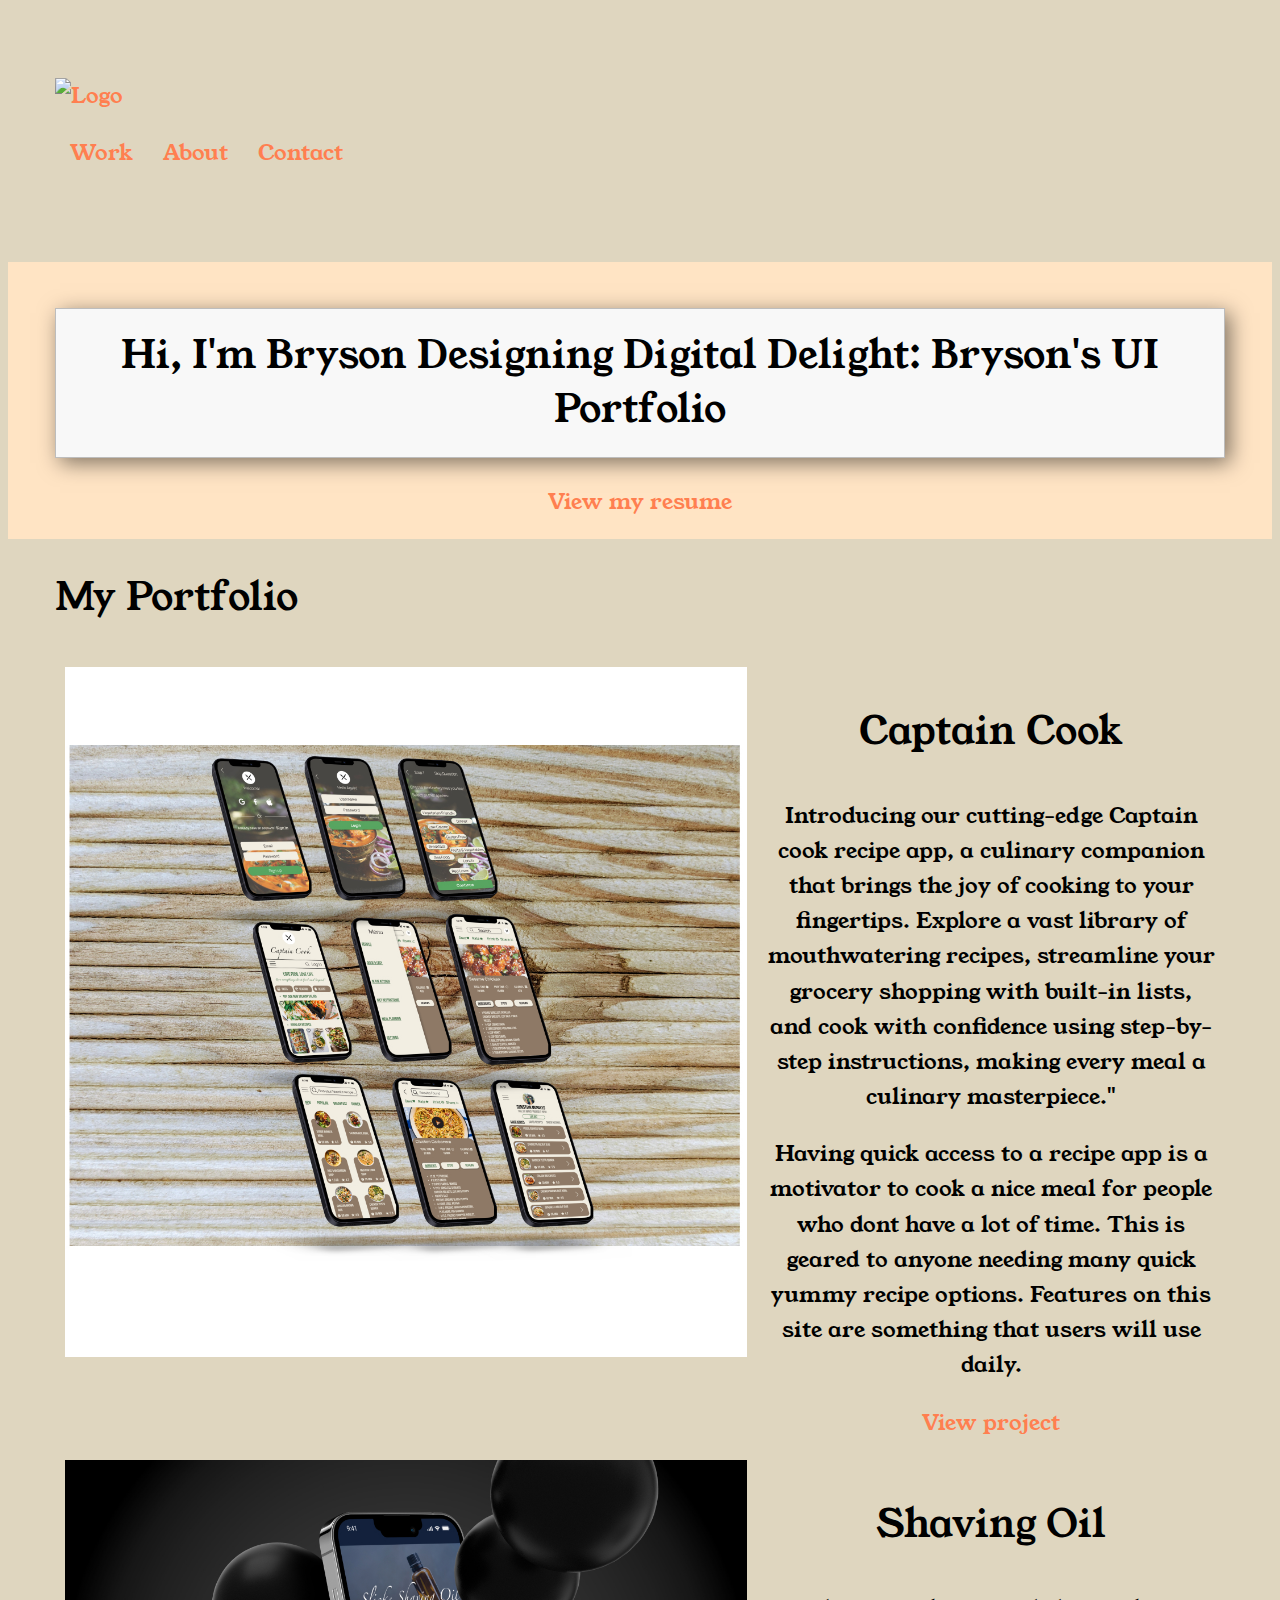
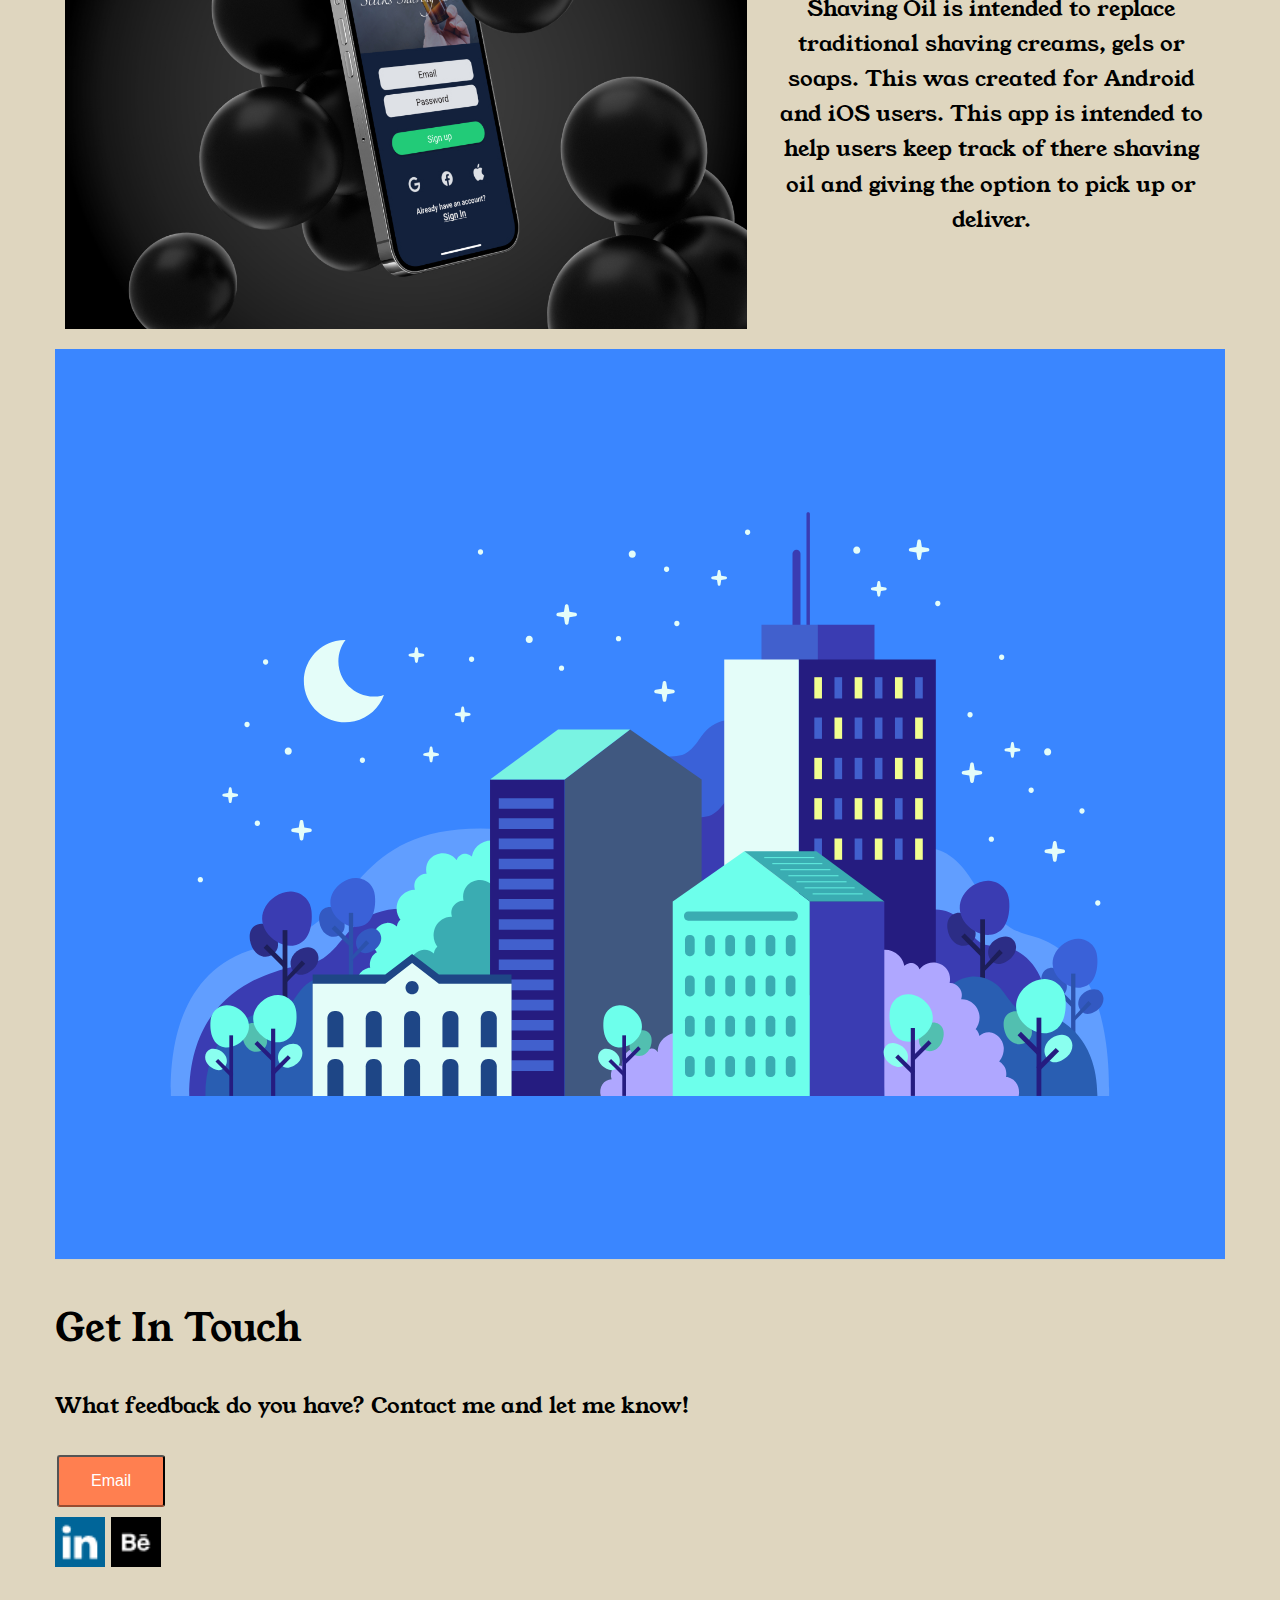
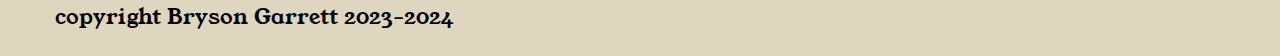
==== index.html @ 41a2fead "Additional changes" ====
<!DOCTYPE html>
<html lang="en">
<head>
    <title>Uploading Digital Experiences</title>
    <meta charset="UTF-8">
    <meta name="description"
        content="Welcome to our UI/UX design website! Explore our portfolio of user-centric designs, usability expertise, and innovative solutions for exceptional digital experiences.">
    <meta name="Author" content="Bryson Garrett">
    <meta name="viewport" content="width=device-width, initial-scale=1">
    <link rel="stylesheet" type="text/css" href="css/styles.css">
    <link rel="preconnect" href="https://fonts.googleapis.com">
    <link rel="preconnect" href="https://fonts.gstatic.com" crossorigin>
    <link href="https://fonts.googleapis.com/css2?family=Young+Serif&display=swap" rel="stylesheet">
    <script src="https://code.jquery.com/jquery-3.7.1.min.js"
        integrity="sha256-/JqT3SQfawRcv/BIHPThkBvs0OEvtFFmqPF/lYI/Cxo=" crossorigin="anonymous"></script>
    <script src="https://kit.fontawesome.com/c09b59bdc3.js"
        crossorigin="anonymous"></script>

</head>

<body>
    <header>
        <div class="container">
            <div class="navtoggle" id="myNavtoggle">
                <a href="#"> <img id="logo" src="https://via.placeholder.com/150x50?text=Logo" alt="Logo"> </a>
                <nav>
                    <ul class="navigation">
                        <li>
                            <a href="index.html">Work</a>
                        </li>
                        <li>
                            <a href="about.html">About</a>
                        </li>
                        <li>
                            <a href="#contact-section">Contact</a>
                        </li>
                        <li>
                            <a href="javascript:void(0);" class="icon" onclick="menuToggle()">
                                <i class="fas fa-bars"></i>
                            </a>
                        </li>
                    </ul>
                </nav>
            </div>
        </div>
    </header>
    <main>
        <div>
            <div id="hero">
                <div class="container">
                    <h1>
                        Hi, I'm Bryson
                        <span>
                            Designing Digital Delight: Bryson's UI Portfolio
                        </span>
                    </h1>
                </div>
                <a href="files/bryson-garrett-resume.pdf">View my resume</a>
            </div>
            <div>
                <div class="hero">
                    <div class="container">
                        <h2>My Portfolio</h2>
                        <div class="row">
                            <div class="col-md-6 col-lg-7">
                                <picture>
                                    <source srcset="img/captaincook-image-small-1.jpg" media="(max-width:600px)">
                                    <img src="img/captaincook-image-large-1.jpg" alt="The cover image for a shaving oil
                                    bottle app for men called Slicks Shaving Oil">
                                </picture>
                            </div>
                            <div class="col-md-6 col-lg-5">
                                <h3>Captain Cook</h3>
                                <p>
                                    Introducing our cutting-edge Captain cook recipe app,
                                    a culinary companion that brings the joy of cooking to your fingertips.
                                    Explore a vast library of mouthwatering recipes, streamline your grocery
                                    shopping with built-in lists, and cook with confidence using step-by-step
                                    instructions,
                                    making every meal a culinary masterpiece."
                                </p>
                                <p>
                                    Having quick access to a recipe app is a motivator to cook a nice meal for people
                                    who
                                    dont have a lot of time.
                                    This is geared to anyone needing many quick yummy recipe options.
                                    Features on this site are something that users will use daily.
                                </p>
                                <a href="captaincook.html">View project</a>
                            </div>
                        </div>
                        <div class="row">
                            <div class="col-md-6 col-lg-7">
                                <picture>
                                    <source srcset="img/captaincook-image-small-2.jpg" media="(max-width:600px)">
                                    <img src="img/captaincook-image-large-2.jpg" alt="The cover image for online">
                                </picture>
                            </div>
                            <div class="col-md-6 col-lg-5">
                                <h3>Shaving Oil</h3>
                                <p>
                                    Shaving Oil is intended to replace traditional shaving creams, gels or soaps.
                                    This was created for Android and iOS users. This app is intended to help users
                                    keep track of there shaving oil and giving the option to pick up or deliver.
                                </p>
                            </div>
                        </div>
                        <div>

                            <svg width="1440" height="1121" viewBox="0 0 1440 1121" fill="none"
                                xmlns="http://www.w3.org/2000/svg">
                                <g clip-path="url(#clip0_1629_4)">
                                    <rect width="1440" height="1120.22" fill="white" />
                                    <path d="M1440 0H0V1120.22H1440V0Z" fill="#3A86FF" />
                                    <path
                                        d="M546.192 590.733C355.751 579.553 382.453 709.987 258.098 735.403C143.021 758.921 142.091 881.917 142.631 919.267H435.159C435.159 919.267 566.148 591.904 546.192 590.733Z"
                                        fill="#619EFF" />
                                    <path
                                        d="M490.894 720.697C478.591 703.531 456.901 691.648 433.701 689.367C410.499 687.084 386.278 694.448 369.833 708.787C352.664 723.755 342.918 746.129 320.646 754.698C305.923 760.364 165.254 764.426 165.254 919.268H487.779L490.894 720.697Z"
                                        fill="#3A3CB2" />
                                    <path
                                        d="M372.957 792.594C366.171 781.643 354.204 774.063 341.402 772.607C328.6 771.151 315.238 775.849 306.164 784.997C296.692 794.545 291.315 808.817 279.026 814.286C270.904 817.9 261.552 816.748 252.756 818.025C233.181 820.869 185.105 844.093 185.105 919.269H371.238L372.957 792.594Z"
                                        fill="#295EB2" />
                                    <path
                                        d="M543.484 605.776C535.284 603.489 525.946 605.877 519.854 611.823C513.762 617.769 511.146 627.047 513.234 635.299C513.581 636.672 514.869 638.456 516.146 637.844C517.423 637.23 518.125 635.758 518.16 634.342C518.196 632.926 517.674 631.555 517.051 630.282C515.035 626.164 511.556 622.461 507.068 621.522C502.258 620.516 496.925 623.218 494.896 627.695C492.866 632.171 494.342 637.963 498.267 640.918C498.769 632.211 492.548 624.742 484.377 621.695C476.206 618.648 466.204 621.509 460.883 628.418C455.562 635.328 455.345 645.726 460.377 652.85C461.833 654.912 464.383 656.856 466.677 655.808C468.523 654.965 469.112 652.431 468.321 650.563C467.528 648.697 465.725 647.444 463.854 646.66C456.039 643.391 445.93 647.834 443.056 655.801C440.179 663.768 445.119 673.644 453.219 676.12C454.352 671.661 453.248 669.598 449.217 667.378C445.186 665.157 440.177 665.276 435.833 666.786C428.652 669.284 422.91 675.557 421.057 682.931C419.204 690.304 421.299 698.549 426.447 704.141C428.022 705.853 429.996 707.383 432.306 707.647C434.616 707.912 437.231 706.48 437.582 704.181C437.892 702.165 436.339 700.184 434.41 699.521C432.481 698.858 430.321 699.281 428.47 700.14C424.299 702.073 421.258 706.263 420.716 710.829C420.174 715.395 422.148 720.18 425.753 723.035C426.638 713.929 417.51 705.644 408.385 706.312C399.259 706.982 391.718 715.328 390.734 724.424C389.751 733.52 394.599 742.677 401.939 748.139C405.015 750.429 409.886 751.918 412.281 748.923C413.959 746.826 413.186 743.474 411.147 741.722C409.108 739.972 406.211 739.565 403.539 739.84C397.604 740.45 392.09 744.232 389.388 749.55C386.686 754.869 386.876 761.552 389.878 766.705C391.238 769.038 393.996 771.251 396.407 770.037C398.5 768.984 398.706 765.8 397.265 763.952C395.825 762.106 393.347 761.396 391.008 761.254C385.324 760.907 379.534 763.421 375.909 767.814C372.284 772.208 370.913 778.367 372.331 783.883H537.646L543.484 605.776Z"
                                        fill="#6DFFEB" />
                                    <path
                                        d="M1043.22 661.472C1052.22 639.186 1039.48 615.993 1056.61 614.05C1137.2 604.918 1128.63 705.015 1197.96 721.137C1297.39 744.261 1297.84 879.015 1297.38 919.266H1045.5L1043.22 661.472Z"
                                        fill="#619EFF" />
                                    <path
                                        d="M1047.68 710.166C1054.47 699.215 1066.44 691.636 1079.24 690.179C1092.04 688.723 1105.4 693.421 1114.48 702.569C1123.95 712.118 1129.33 726.392 1141.61 731.858C1149.73 735.472 1159.09 734.321 1167.88 735.598C1187.46 738.441 1203.64 753.656 1212.02 771.573C1220.41 789.489 1227.7 817.065 1227.34 836.841H1049.4L1047.68 710.166Z"
                                        fill="#3A3CB2" />
                                    <path opacity="0.5"
                                        d="M868.864 476.66C862.078 465.709 850.111 458.13 837.309 456.673C824.507 455.217 811.145 459.915 802.071 469.063C792.599 478.612 787.222 492.884 774.935 498.353C766.813 501.966 757.462 500.815 748.665 502.092C729.091 504.935 712.91 520.15 704.524 538.067C696.138 555.984 688.852 583.557 689.204 603.335H867.148L868.864 476.66Z"
                                        fill="#3A3CB2" />
                                    <path
                                        d="M901.964 551.707C895.177 540.756 883.211 533.177 870.409 531.72C857.607 530.264 844.245 534.962 835.171 544.11C825.699 553.659 820.321 567.933 808.032 573.399C799.911 577.013 790.559 575.862 781.763 577.139C762.188 579.982 746.008 595.197 737.622 613.114C729.235 631.03 721.95 658.606 722.301 678.382H900.245L901.964 551.707Z"
                                        fill="#3A3CB2" />
                                    <path
                                        d="M1150.49 734.576C1153.29 729.313 1158.56 725.614 1164.27 723.927C1167.69 722.919 1171.44 722.59 1174.76 723.862C1179.61 725.72 1182.75 730.911 1182.87 736.1C1182.98 741.289 1180.37 746.312 1176.55 749.82C1171.68 754.283 1163.01 759.102 1156.51 755.842C1148.57 751.861 1146.43 742.221 1150.49 734.576Z"
                                        fill="#2C2D86" />
                                    <path
                                        d="M1107.83 731.106C1102.65 727.21 1099.47 720.679 1098.48 713.882C1097.89 709.822 1098.06 705.464 1099.87 701.801C1102.52 696.462 1108.45 693.509 1113.96 694.045C1119.46 694.578 1124.42 698.221 1127.6 703.071C1131.64 709.246 1135.53 719.839 1131.18 726.907C1125.85 735.535 1115.35 736.765 1107.83 731.106Z"
                                        fill="#2C2D86" />
                                    <path
                                        d="M1167.35 711.856C1163.89 716.436 1158.1 720.18 1151.32 720.975C1144.22 721.806 1137.08 719.369 1131.43 715.959C1120.65 709.448 1113.9 699.106 1113.56 688.536C1113.21 677.965 1119.26 667.372 1129.61 660.449C1135.08 656.786 1142.05 654.066 1149.28 654.371C1156.54 654.676 1163.22 658.077 1167.45 662.652C1171.68 667.224 1173.66 672.855 1174.26 678.454C1175.34 688.652 1174.18 702.8 1167.35 711.856Z"
                                        fill="#3A3CB2" />
                                    <path d="M1138.72 796.609H1144.61V701.894H1138.72V796.609Z" fill="#1D1E59" />
                                    <path
                                        d="M1162.31 739.174L1166.47 743.341L1142.67 767.144L1141.66 761.928L1162.31 739.174Z"
                                        fill="#1D1E59" />
                                    <path
                                        d="M1119.52 719.302L1115.35 723.469L1139.15 747.272L1143.32 743.105L1119.52 719.302Z"
                                        fill="#1D1E59" />
                                    <path
                                        d="M291.914 747.942C294.715 742.679 299.977 738.981 305.695 737.293C309.11 736.285 312.86 735.954 316.185 737.228C321.031 739.086 324.174 744.277 324.289 749.466C324.403 754.655 321.797 759.678 317.973 763.186C313.104 767.649 304.436 772.468 297.932 769.209C289.992 765.225 287.848 755.587 291.914 747.942Z"
                                        fill="#2C2D86" />
                                    <path
                                        d="M249.254 744.469C244.074 740.573 240.892 734.042 239.902 727.245C239.311 723.185 239.483 718.827 241.296 715.164C243.937 709.825 249.87 706.872 255.377 707.408C260.884 707.941 265.838 711.582 269.017 716.435C273.063 722.609 276.955 733.202 272.597 740.271C267.278 748.899 256.775 750.131 249.254 744.469Z"
                                        fill="#2C2D86" />
                                    <path
                                        d="M308.771 725.222C305.314 729.801 299.522 733.545 292.734 734.34C285.643 735.172 278.5 732.736 272.849 729.324C262.064 722.813 255.322 712.471 254.975 701.901C254.628 691.331 260.682 680.738 271.028 673.813C276.499 670.152 283.465 667.43 290.695 667.734C297.958 668.039 304.642 671.44 308.869 676.015C313.097 680.588 315.075 686.218 315.674 691.817C316.763 702.018 315.604 716.164 308.771 725.222Z"
                                        fill="#3A3CB2" />
                                    <path d="M286.033 715.258H280.141V827.343H286.033V715.258Z" fill="#1D1E59" />
                                    <path
                                        d="M303.727 752.539L307.895 756.706L284.092 780.509L283.086 775.293L303.727 752.539Z"
                                        fill="#1D1E59" />
                                    <path
                                        d="M260.936 732.625L256.77 736.791L280.573 760.594L284.739 756.427L260.936 732.625Z"
                                        fill="#1D1E59" />
                                    <path
                                        d="M1261.2 798.299C1263.73 793.547 1268.48 790.206 1273.64 788.683C1276.72 787.773 1280.11 787.473 1283.11 788.625C1287.49 790.303 1290.33 794.987 1290.43 799.672C1290.53 804.357 1288.18 808.892 1284.73 812.06C1280.33 816.09 1272.5 820.441 1266.63 817.497C1259.46 813.904 1257.53 805.199 1261.2 798.299Z"
                                        fill="#3359C2" />
                                    <path
                                        d="M1222.68 795.162C1218 791.644 1215.13 785.747 1214.24 779.611C1213.71 775.946 1213.86 772.011 1215.5 768.704C1217.88 763.885 1223.24 761.217 1228.21 761.701C1233.19 762.182 1237.66 765.471 1240.53 769.851C1244.18 775.426 1247.7 784.99 1243.76 791.373C1238.96 799.161 1229.47 800.272 1222.68 795.162Z"
                                        fill="#3359C2" />
                                    <path
                                        d="M1276.42 777.783C1273.3 781.918 1268.07 785.297 1261.94 786.016C1255.54 786.767 1249.09 784.567 1243.99 781.488C1234.25 775.609 1228.16 766.271 1227.85 756.727C1227.54 747.183 1233 737.618 1242.34 731.367C1247.28 728.06 1253.57 725.605 1260.1 725.878C1266.66 726.154 1272.69 729.225 1276.51 733.355C1280.32 737.484 1282.11 742.567 1282.65 747.622C1283.63 756.832 1282.59 769.605 1276.42 777.783Z"
                                        fill="#3A61D8" />
                                    <path d="M1250.57 854.307H1255.89V768.789H1250.57V854.307Z" fill="#2C52AC" />
                                    <path
                                        d="M1271.87 802.447L1275.63 806.211L1254.14 827.702L1253.23 822.992L1271.87 802.447Z"
                                        fill="#2C52AC" />
                                    <path
                                        d="M1233.24 784.517L1229.47 788.279L1250.96 809.771L1254.73 806.008L1233.24 784.517Z"
                                        fill="#2C52AC" />
                                    <path
                                        d="M372.278 723.476C374.805 718.724 379.557 715.383 384.719 713.86C387.802 712.95 391.189 712.652 394.189 713.801C398.565 715.48 401.404 720.164 401.507 724.849C401.61 729.534 399.257 734.069 395.805 737.237C391.409 741.267 383.583 745.618 377.711 742.674C370.541 739.08 368.606 730.376 372.278 723.476Z"
                                        fill="#3359C2" />
                                    <path
                                        d="M333.756 720.34C329.078 716.822 326.205 710.925 325.314 704.789C324.78 701.123 324.935 697.189 326.573 693.882C328.959 689.063 334.314 686.395 339.287 686.878C344.261 687.36 348.733 690.649 351.603 695.029C355.255 700.603 358.771 710.168 354.836 716.551C350.03 724.341 340.549 725.45 333.756 720.34Z"
                                        fill="#3359C2" />
                                    <path
                                        d="M387.494 702.96C384.373 707.096 379.141 710.475 373.016 711.194C366.615 711.945 360.165 709.744 355.061 706.666C345.322 700.787 339.237 691.449 338.923 681.905C338.609 672.36 344.076 662.796 353.417 656.545C358.357 653.238 364.646 650.783 371.174 651.056C377.732 651.332 383.768 654.403 387.584 658.532C391.401 662.661 393.187 667.745 393.727 672.799C394.71 682.01 393.664 694.783 387.494 702.96Z"
                                        fill="#3A61D8" />
                                    <path d="M361.644 779.482H366.965V693.965H361.644V779.482Z" fill="#2C52AC" />
                                    <path
                                        d="M382.943 727.625L386.705 731.389L365.214 752.879L364.305 748.17L382.943 727.625Z"
                                        fill="#2C52AC" />
                                    <path
                                        d="M344.306 709.646L340.543 713.408L362.035 734.9L365.797 731.137L344.306 709.646Z"
                                        fill="#2C52AC" />
                                    <path
                                        d="M589.006 638.837C580.806 636.549 571.468 638.938 565.376 644.884C559.284 650.83 556.667 660.108 558.756 668.359C559.103 669.733 560.391 671.516 561.668 670.904C562.945 670.291 563.646 668.819 563.682 667.403C563.718 665.987 563.196 664.616 562.573 663.341C560.557 659.223 557.077 655.519 552.59 654.581C547.779 653.575 542.447 656.277 540.417 660.753C538.387 665.229 539.864 671.021 543.789 673.976C544.291 665.27 538.069 657.8 529.898 654.753C521.727 651.706 511.726 654.567 506.405 661.477C501.082 668.386 500.866 678.784 505.899 685.909C507.355 687.97 509.905 689.915 512.199 688.866C514.045 688.024 514.634 685.49 513.843 683.621C513.05 681.755 511.247 680.503 509.376 679.718C501.561 676.45 491.452 680.892 488.575 688.859C485.699 696.826 490.639 706.702 498.738 709.178C499.872 704.719 498.767 702.656 494.737 700.436C490.708 698.215 485.696 698.334 481.352 699.846C474.171 702.342 468.429 708.618 466.576 715.991C464.723 723.365 466.818 731.609 471.967 737.201C473.542 738.913 475.516 740.443 477.826 740.71C480.138 740.974 482.75 739.543 483.102 737.244C483.411 735.228 481.858 733.247 479.929 732.584C478 731.921 475.841 732.344 473.99 733.202C469.818 735.136 466.778 739.325 466.236 743.892C465.693 748.458 467.667 753.243 471.272 756.097C472.157 746.99 463.03 738.707 453.904 739.375C444.779 740.045 437.24 748.39 436.254 757.487C435.27 766.583 440.119 775.739 447.458 781.202C450.535 783.491 455.405 784.984 457.8 781.986C459.478 779.889 458.706 776.537 456.667 774.785C454.628 773.035 451.731 772.627 449.058 772.903C443.123 773.512 437.609 777.294 434.907 782.611C432.205 787.927 432.396 794.613 435.398 799.766C436.758 802.098 439.516 804.312 441.927 803.098C444.019 802.045 444.225 798.861 442.785 797.015C441.344 795.169 438.866 794.458 436.527 794.317C430.843 793.97 425.054 796.484 421.429 800.877C417.804 805.271 416.433 812.279 417.851 817.793H583.165L589.006 638.837Z"
                                        fill="#3AACB2" />
                                    <path
                                        d="M1095.12 792.594C1101.91 781.643 1113.88 774.063 1126.68 772.607C1139.48 771.151 1152.84 775.849 1161.92 784.997C1171.39 794.545 1176.77 808.817 1189.05 814.286C1197.18 817.9 1206.53 816.748 1215.33 818.025C1234.9 820.869 1282.98 844.093 1282.98 919.269H1096.84L1095.12 792.594Z"
                                        fill="#295EB2" />
                                    <path d="M627.125 529.939L707.766 468.186L795.85 529.939V919.268H627.125V529.939Z"
                                        fill="#405880" />
                                    <path d="M535.425 919.268H627.125V529.941H535.425V919.268Z" fill="#251C80" />
                                    <path d="M535.43 529.939H627.127L707.768 468.186H619.131L535.43 529.939Z"
                                        fill="#79F3E2" />
                                    <path d="M613.578 552.816H546.191V565.919H613.578V552.816Z" fill="#4160CD" />
                                    <path d="M613.578 577.629H546.191V590.731H613.578V577.629Z" fill="#4160CD" />
                                    <path d="M613.578 602.441H546.191V615.544H613.578V602.441Z" fill="#4160CD" />
                                    <path d="M613.578 627.256H546.191V640.358H613.578V627.256Z" fill="#4160CD" />
                                    <path d="M613.578 652.068H546.191V665.17H613.578V652.068Z" fill="#4160CD" />
                                    <path d="M613.578 676.883H546.191V689.985H613.578V676.883Z" fill="#4160CD" />
                                    <path d="M613.578 701.695H546.191V714.797H613.578V701.695Z" fill="#4160CD" />
                                    <path d="M613.578 726.51H546.191V739.612H613.578V726.51Z" fill="#4160CD" />
                                    <path d="M613.578 751.322H546.191V764.424H613.578V751.322Z" fill="#4160CD" />
                                    <path d="M613.578 776.135H546.191V789.237H613.578V776.135Z" fill="#4160CD" />
                                    <path d="M613.578 800.949H546.191V814.051H613.578V800.949Z" fill="#4160CD" />
                                    <path d="M613.578 825.764H546.191V838.866H613.578V825.764Z" fill="#4160CD" />
                                    <path d="M613.578 850.576H546.191V863.678H613.578V850.576Z" fill="#4160CD" />
                                    <path d="M613.578 875.389H546.191V888.491H613.578V875.389Z" fill="#4160CD" />
                                    <path
                                        d="M917.522 252.06C917.522 249.347 915.322 247.146 912.609 247.146C909.895 247.146 907.695 249.347 907.695 252.06V343.1H917.522V252.06Z"
                                        fill="#3A3CB2" />
                                    <path
                                        d="M927.204 200.957H926.797C925.746 200.957 924.895 201.808 924.895 202.859V341.2C924.895 342.251 925.746 343.102 926.797 343.102H927.204C928.255 343.102 929.107 342.251 929.107 341.2V202.857C929.107 201.806 928.255 200.957 927.204 200.957Z"
                                        fill="#3A3CB2" />
                                    <path d="M939.249 339.355H869.523V384.281H939.249V339.355Z" fill="#4160CD" />
                                    <path d="M1008.6 339.355H938.875V384.281H1008.6V339.355Z" fill="#3A3CB2" />
                                    <path d="M1084.1 382.053H915.375V795.346H1084.1V382.053Z" fill="#251C80" />
                                    <path d="M915.376 382.053H823.676V795.346H915.376V382.053Z" fill="#E4FDF9" />
                                    <path d="M943.962 403.936H934.539V430.142H943.962V403.936Z" fill="#F2FF8F" />
                                    <path d="M968.779 403.936H959.355V430.142H968.779V403.936Z" fill="#4160CD" />
                                    <path d="M993.591 403.936H984.168V430.142H993.591V403.936Z" fill="#F2FF8F" />
                                    <path d="M1018.4 403.936H1008.98V430.142H1018.4V403.936Z" fill="#4160CD" />
                                    <path d="M1043.22 403.936H1033.79V430.142H1043.22V403.936Z" fill="#F2FF8F" />
                                    <path d="M1068.03 403.936H1058.61V430.142H1068.03V403.936Z" fill="#4160CD" />
                                    <path d="M943.962 453.562H934.539V479.769H943.962V453.562Z" fill="#4160CD" />
                                    <path d="M968.779 453.562H959.355V479.769H968.779V453.562Z" fill="#F2FF8F" />
                                    <path d="M993.591 453.562H984.168V479.769H993.591V453.562Z" fill="#4160CD" />
                                    <path d="M1018.4 453.562H1008.98V479.769H1018.4V453.562Z" fill="#4160CD" />
                                    <path d="M1043.22 453.562H1033.79V479.769H1043.22V453.562Z" fill="#4160CD" />
                                    <path d="M1068.03 453.562H1058.61V479.769H1068.03V453.562Z" fill="#F2FF8F" />
                                    <path d="M943.962 503.189H934.539V529.396H943.962V503.189Z" fill="#F2FF8F" />
                                    <path d="M968.779 503.189H959.355V529.396H968.779V503.189Z" fill="#4160CD" />
                                    <path d="M993.591 503.189H984.168V529.396H993.591V503.189Z" fill="#4160CD" />
                                    <path d="M1018.4 503.189H1008.98V529.396H1018.4V503.189Z" fill="#4160CD" />
                                    <path d="M1043.22 503.189H1033.79V529.396H1043.22V503.189Z" fill="#F2FF8F" />
                                    <path d="M1068.03 503.189H1058.61V529.396H1068.03V503.189Z" fill="#F2FF8F" />
                                    <path d="M943.962 552.816H934.539V579.023H943.962V552.816Z" fill="#F2FF8F" />
                                    <path d="M968.779 552.816H959.355V579.023H968.779V552.816Z" fill="#4160CD" />
                                    <path d="M993.591 552.816H984.168V579.023H993.591V552.816Z" fill="#F2FF8F" />
                                    <path d="M1018.4 552.816H1008.98V579.023H1018.4V552.816Z" fill="#F2FF8F" />
                                    <path d="M1043.22 552.816H1033.79V579.023H1043.22V552.816Z" fill="#4160CD" />
                                    <path d="M1068.03 552.816H1058.61V579.023H1068.03V552.816Z" fill="#F2FF8F" />
                                    <path d="M943.962 602.443H934.539V628.65H943.962V602.443Z" fill="#4160CD" />
                                    <path d="M968.779 602.443H959.355V628.65H968.779V602.443Z" fill="#F2FF8F" />
                                    <path d="M993.591 602.443H984.168V628.65H993.591V602.443Z" fill="#4160CD" />
                                    <path d="M1018.4 602.443H1008.98V628.65H1018.4V602.443Z" fill="#F2FF8F" />
                                    <path d="M1043.22 602.443H1033.79V628.65H1043.22V602.443Z" fill="#4160CD" />
                                    <path d="M1068.03 602.443H1058.61V628.65H1068.03V602.443Z" fill="#F2FF8F" />
                                    <path
                                        d="M803.842 887.879C803.907 879.076 802.338 870.161 798.413 862.279C794.488 854.4 788.089 847.611 780.043 844.038C771.998 840.464 762.295 840.357 754.545 844.531C746.793 848.704 741.366 856.645 741.864 865.434C740.289 862.291 736.5 860.427 733.048 861.096C729.595 861.766 725.378 864.188 725.096 867.692C723.174 863.202 717.983 860.572 713.121 861.04C708.259 861.509 703.904 864.717 701.381 868.9C698.858 873.083 697.368 877.951 697.659 882.829C695.166 881.03 691.552 881.236 688.993 882.938C686.435 884.641 684.891 887.612 684.456 890.655C684.022 893.697 684.17 896.005 685.164 898.915C680.616 899.108 676.218 901.539 673.633 905.287C671.047 909.033 670.339 914.946 671.773 919.265H803.844L803.842 887.879Z"
                                        fill="#AFA7FF" />
                                    <path
                                        d="M1014.87 740.312C1023.07 738.024 1032.41 740.412 1038.5 746.358C1044.59 752.305 1047.21 761.582 1045.12 769.834C1044.77 771.207 1043.49 772.991 1042.21 772.379C1040.93 771.765 1040.23 770.293 1040.2 768.877C1040.16 767.461 1040.68 766.09 1041.3 764.815C1043.32 760.697 1046.8 756.994 1051.29 756.053C1056.1 755.047 1061.43 757.749 1063.46 762.225C1065.49 766.702 1064.01 772.493 1060.09 775.451C1059.59 766.744 1065.81 759.275 1073.98 756.228C1082.15 753.181 1092.15 756.042 1097.47 762.951C1102.8 769.861 1103.01 780.259 1097.98 787.383C1096.52 789.445 1093.97 791.389 1091.68 790.341C1089.83 789.498 1089.24 786.964 1090.03 785.096C1090.83 783.23 1092.63 781.977 1094.5 781.193C1102.32 777.924 1112.43 782.367 1115.3 790.334C1118.18 798.301 1113.24 808.177 1105.14 810.653C1104 806.194 1105.11 804.131 1109.14 801.91C1113.17 799.69 1118.18 799.809 1122.52 801.321C1129.7 803.817 1135.45 810.093 1137.3 817.466C1139.15 824.839 1137.06 833.084 1131.91 838.676C1130.33 840.388 1128.36 841.918 1126.05 842.185C1123.74 842.449 1121.12 841.017 1120.77 838.719C1120.46 836.702 1122.02 834.722 1123.95 834.059C1125.87 833.395 1128.03 833.819 1129.89 834.677C1134.06 836.608 1137.1 840.8 1137.64 845.366C1138.18 849.932 1136.21 854.718 1132.6 857.572C1131.72 848.465 1140.85 840.182 1149.97 840.849C1159.1 841.517 1166.64 849.865 1167.62 858.961C1168.6 868.057 1163.76 877.214 1156.42 882.676C1153.34 884.966 1148.47 886.456 1146.07 883.46C1144.4 881.363 1145.17 878.012 1147.21 876.26C1149.25 874.51 1152.14 874.102 1154.82 874.378C1160.75 874.987 1166.27 878.769 1168.97 884.085C1171.67 889.402 1171.48 896.088 1168.48 901.241C1167.12 903.573 1164.36 905.786 1161.95 904.572C1159.86 903.519 1159.65 900.335 1161.09 898.487C1162.53 896.641 1165.01 895.933 1167.35 895.79C1173.03 895.442 1178.82 897.956 1182.45 902.35C1186.07 906.743 1187.44 913.751 1186.02 919.265H1020.71L1014.87 740.312Z"
                                        fill="#AFA7FF" />
                                    <path
                                        d="M561.869 919.269V769.768H472.486L439.495 744.496L406.504 769.768H317.121V919.269H561.869Z"
                                        fill="#1E4686" />
                                    <path d="M929.012 680.017L848.371 618.262L760.285 680.017V919.268H929.012V680.017Z"
                                        fill="#6DFFEB" />
                                    <path d="M1020.71 680.018H929.012V919.266H1020.71V680.018Z" fill="#3A3CB2" />
                                    <path d="M1020.71 680.017H929.012L848.371 618.262H937.008L1020.71 680.017Z"
                                        fill="#3AACB2" />
                                    <path d="M873.379 625.984H934.037" stroke="#6DFFEB" stroke-miterlimit="10"
                                        stroke-linecap="round" stroke-linejoin="round" />
                                    <path d="M883.305 633.428H943.963" stroke="#6DFFEB" stroke-miterlimit="10"
                                        stroke-linecap="round" stroke-linejoin="round" />
                                    <path d="M893.23 640.873H953.889" stroke="#6DFFEB" stroke-miterlimit="10"
                                        stroke-linecap="round" stroke-linejoin="round" />
                                    <path d="M903.156 648.316H963.814" stroke="#6DFFEB" stroke-miterlimit="10"
                                        stroke-linecap="round" stroke-linejoin="round" />
                                    <path d="M913.078 655.76H973.736" stroke="#6DFFEB" stroke-miterlimit="10"
                                        stroke-linecap="round" stroke-linejoin="round" />
                                    <path d="M923.004 663.205H983.664" stroke="#6DFFEB" stroke-miterlimit="10"
                                        stroke-linecap="round" stroke-linejoin="round" />
                                    <path d="M932.934 670.648H993.592" stroke="#6DFFEB" stroke-miterlimit="10"
                                        stroke-linecap="round" stroke-linejoin="round" />
                                    <path
                                        d="M561.869 919.268V781.116H472.486L439.495 755.846L406.504 781.116H317.121V919.268H561.869Z"
                                        fill="#E4FDF9" />
                                    <path
                                        d="M447.567 786.029C447.567 790.488 443.953 794.102 439.494 794.102C435.036 794.102 431.422 790.488 431.422 786.029C431.422 781.571 435.036 777.957 439.494 777.957C443.953 777.957 447.567 781.571 447.567 786.029Z"
                                        fill="#1E4686" />
                                    <path
                                        d="M534.844 873.846H532.933C528.022 873.846 524.043 877.827 524.043 882.736V919.266H543.737V882.736C543.734 877.827 539.753 873.846 534.844 873.846Z"
                                        fill="#1E4686" />
                                    <path
                                        d="M487.645 873.846H485.734C480.823 873.846 476.844 877.827 476.844 882.736V919.266H496.537V882.736C496.537 877.827 492.556 873.846 487.645 873.846Z"
                                        fill="#1E4686" />
                                    <path
                                        d="M440.45 873.846H438.539C433.627 873.846 429.648 877.827 429.648 882.736V919.266H449.342V882.736C449.34 877.827 445.359 873.846 440.45 873.846Z"
                                        fill="#1E4686" />
                                    <path
                                        d="M393.254 873.846H391.343C386.432 873.846 382.453 877.827 382.453 882.736V919.266H402.147V882.736C402.145 877.827 398.165 873.846 393.254 873.846Z"
                                        fill="#1E4686" />
                                    <path
                                        d="M346.059 873.846H344.148C339.237 873.846 335.258 877.827 335.258 882.736V919.266H354.951V882.736C354.949 877.827 350.968 873.846 346.059 873.846Z"
                                        fill="#1E4686" />
                                    <path
                                        d="M534.844 814.846H532.933C528.022 814.846 524.043 818.827 524.043 823.736V859.419H543.737V823.736C543.734 818.825 539.753 814.846 534.844 814.846Z"
                                        fill="#1E4686" />
                                    <path
                                        d="M487.645 814.846H485.734C480.823 814.846 476.844 818.827 476.844 823.736V859.419H496.537V823.736C496.537 818.825 492.556 814.846 487.645 814.846Z"
                                        fill="#1E4686" />
                                    <path
                                        d="M440.45 814.846H438.539C433.627 814.846 429.648 818.827 429.648 823.736V859.419H449.342V823.736C449.34 818.825 445.359 814.846 440.45 814.846Z"
                                        fill="#1E4686" />
                                    <path
                                        d="M393.254 814.846H391.343C386.432 814.846 382.453 818.827 382.453 823.736V859.419H402.147V823.736C402.145 818.825 398.165 814.846 393.254 814.846Z"
                                        fill="#1E4686" />
                                    <path
                                        d="M346.059 814.846H344.148C339.237 814.846 335.258 818.827 335.258 823.736V859.419H354.951V823.736C354.949 818.825 350.968 814.846 346.059 814.846Z"
                                        fill="#1E4686" />
                                    <path
                                        d="M781.926 870.264H780.767C777.792 870.264 775.379 872.677 775.379 875.652V890.748C775.379 893.723 777.792 896.136 780.767 896.136H781.926C784.901 896.136 787.314 893.723 787.314 890.748V875.652C787.314 872.674 784.901 870.264 781.926 870.264Z"
                                        fill="#3AACB2" />
                                    <path
                                        d="M781.926 820.635H780.767C777.792 820.635 775.379 823.048 775.379 826.023V841.119C775.379 844.094 777.792 846.507 780.767 846.507H781.926C784.901 846.507 787.314 844.094 787.314 841.119V826.023C787.314 823.048 784.901 820.635 781.926 820.635Z"
                                        fill="#3AACB2" />
                                    <path
                                        d="M781.926 771.01H780.767C777.792 771.01 775.379 773.423 775.379 776.398V791.494C775.379 794.469 777.792 796.882 780.767 796.882H781.926C784.901 796.882 787.314 794.469 787.314 791.494V776.398C787.314 773.42 784.901 771.01 781.926 771.01Z"
                                        fill="#3AACB2" />
                                    <path
                                        d="M781.926 721.381H780.767C777.792 721.381 775.379 723.794 775.379 726.769V741.865C775.379 744.841 777.792 747.254 780.767 747.254H781.926C784.901 747.254 787.314 744.841 787.314 741.865V726.769C787.314 723.794 784.901 721.381 781.926 721.381Z"
                                        fill="#3AACB2" />
                                    <path
                                        d="M806.738 870.264H805.58C802.604 870.264 800.191 872.677 800.191 875.652V890.748C800.191 893.723 802.604 896.136 805.58 896.136H806.738C809.713 896.136 812.126 893.723 812.126 890.748V875.652C812.126 872.674 809.713 870.264 806.738 870.264Z"
                                        fill="#3AACB2" />
                                    <path
                                        d="M806.738 820.635H805.58C802.604 820.635 800.191 823.048 800.191 826.023V841.119C800.191 844.094 802.604 846.507 805.58 846.507H806.738C809.713 846.507 812.126 844.094 812.126 841.119V826.023C812.126 823.048 809.713 820.635 806.738 820.635Z"
                                        fill="#3AACB2" />
                                    <path
                                        d="M806.738 771.01H805.58C802.604 771.01 800.191 773.423 800.191 776.398V791.494C800.191 794.469 802.604 796.882 805.58 796.882H806.738C809.713 796.882 812.126 794.469 812.126 791.494V776.398C812.126 773.42 809.713 771.01 806.738 771.01Z"
                                        fill="#3AACB2" />
                                    <path
                                        d="M806.738 721.381H805.58C802.604 721.381 800.191 723.794 800.191 726.769V741.865C800.191 744.841 802.604 747.254 805.58 747.254H806.738C809.713 747.254 812.126 744.841 812.126 741.865V726.769C812.126 723.794 809.713 721.381 806.738 721.381Z"
                                        fill="#3AACB2" />
                                    <path
                                        d="M831.551 870.264H830.392C827.417 870.264 825.004 872.677 825.004 875.652V890.748C825.004 893.723 827.417 896.136 830.392 896.136H831.551C834.526 896.136 836.939 893.723 836.939 890.748V875.652C836.939 872.674 834.526 870.264 831.551 870.264Z"
                                        fill="#3AACB2" />
                                    <path
                                        d="M831.551 820.635H830.392C827.417 820.635 825.004 823.048 825.004 826.023V841.119C825.004 844.094 827.417 846.507 830.392 846.507H831.551C834.526 846.507 836.939 844.094 836.939 841.119V826.023C836.939 823.048 834.526 820.635 831.551 820.635Z"
                                        fill="#3AACB2" />
                                    <path
                                        d="M831.551 771.01H830.392C827.417 771.01 825.004 773.423 825.004 776.398V791.494C825.004 794.469 827.417 796.882 830.392 796.882H831.551C834.526 796.882 836.939 794.469 836.939 791.494V776.398C836.939 773.42 834.526 771.01 831.551 771.01Z"
                                        fill="#3AACB2" />
                                    <path
                                        d="M831.551 721.381H830.392C827.417 721.381 825.004 723.794 825.004 726.769V741.865C825.004 744.841 827.417 747.254 830.392 747.254H831.551C834.526 747.254 836.939 744.841 836.939 741.865V726.769C836.939 723.794 834.526 721.381 831.551 721.381Z"
                                        fill="#3AACB2" />
                                    <path
                                        d="M856.367 870.264H855.209C852.233 870.264 849.82 872.677 849.82 875.652V890.748C849.82 893.723 852.233 896.136 855.209 896.136H856.367C859.342 896.136 861.755 893.723 861.755 890.748V875.652C861.753 872.674 859.342 870.264 856.367 870.264Z"
                                        fill="#3AACB2" />
                                    <path
                                        d="M856.367 820.635H855.209C852.233 820.635 849.82 823.048 849.82 826.023V841.119C849.82 844.094 852.233 846.507 855.209 846.507H856.367C859.342 846.507 861.755 844.094 861.755 841.119V826.023C861.753 823.048 859.342 820.635 856.367 820.635Z"
                                        fill="#3AACB2" />
                                    <path
                                        d="M856.367 771.01H855.209C852.233 771.01 849.82 773.423 849.82 776.398V791.494C849.82 794.469 852.233 796.882 855.209 796.882H856.367C859.342 796.882 861.755 794.469 861.755 791.494V776.398C861.753 773.42 859.342 771.01 856.367 771.01Z"
                                        fill="#3AACB2" />
                                    <path
                                        d="M856.367 721.381H855.209C852.233 721.381 849.82 723.794 849.82 726.769V741.865C849.82 744.841 852.233 747.254 855.209 747.254H856.367C859.342 747.254 861.755 744.841 861.755 741.865V726.769C861.753 723.794 859.342 721.381 856.367 721.381Z"
                                        fill="#3AACB2" />
                                    <path
                                        d="M881.179 870.264H880.021C877.046 870.264 874.633 872.677 874.633 875.652V890.748C874.633 893.723 877.046 896.136 880.021 896.136H881.179C884.155 896.136 886.568 893.723 886.568 890.748V875.652C886.565 872.674 884.155 870.264 881.179 870.264Z"
                                        fill="#3AACB2" />
                                    <path
                                        d="M881.179 820.635H880.021C877.046 820.635 874.633 823.048 874.633 826.023V841.119C874.633 844.094 877.046 846.507 880.021 846.507H881.179C884.155 846.507 886.568 844.094 886.568 841.119V826.023C886.565 823.048 884.155 820.635 881.179 820.635Z"
                                        fill="#3AACB2" />
                                    <path
                                        d="M881.179 771.01H880.021C877.046 771.01 874.633 773.423 874.633 776.398V791.494C874.633 794.469 877.046 796.882 880.021 796.882H881.179C884.155 796.882 886.568 794.469 886.568 791.494V776.398C886.565 773.42 884.155 771.01 881.179 771.01Z"
                                        fill="#3AACB2" />
                                    <path
                                        d="M881.179 721.381H880.021C877.046 721.381 874.633 723.794 874.633 726.769V741.865C874.633 744.841 877.046 747.254 880.021 747.254H881.179C884.155 747.254 886.568 744.841 886.568 741.865V726.769C886.565 723.794 884.155 721.381 881.179 721.381Z"
                                        fill="#3AACB2" />
                                    <path
                                        d="M905.992 870.264H904.834C901.858 870.264 899.445 872.677 899.445 875.652V890.748C899.445 893.723 901.858 896.136 904.834 896.136H905.992C908.967 896.136 911.378 893.723 911.378 890.748V875.652C911.38 872.674 908.967 870.264 905.992 870.264Z"
                                        fill="#3AACB2" />
                                    <path
                                        d="M905.992 820.635H904.834C901.858 820.635 899.445 823.048 899.445 826.023V841.119C899.445 844.094 901.858 846.507 904.834 846.507H905.992C908.967 846.507 911.378 844.094 911.378 841.119V826.023C911.38 823.048 908.967 820.635 905.992 820.635Z"
                                        fill="#3AACB2" />
                                    <path
                                        d="M905.992 771.01H904.834C901.858 771.01 899.445 773.423 899.445 776.398V791.494C899.445 794.469 901.858 796.882 904.834 796.882H905.992C908.967 796.882 911.378 794.469 911.378 791.494V776.398C911.38 773.42 908.967 771.01 905.992 771.01Z"
                                        fill="#3AACB2" />
                                    <path
                                        d="M905.992 721.381H904.834C901.858 721.381 899.445 723.794 899.445 726.769V741.865C899.445 744.841 901.858 747.254 904.834 747.254H905.992C908.967 747.254 911.378 744.841 911.378 741.865V726.769C911.38 723.794 908.967 721.381 905.992 721.381Z"
                                        fill="#3AACB2" />
                                    <path
                                        d="M909.237 692.27H779.272C776.458 692.27 774.18 694.55 774.18 697.362V698.458C774.18 701.272 776.46 703.55 779.272 703.55H909.237C912.049 703.55 914.329 701.269 914.329 698.458V697.362C914.332 694.548 912.051 692.27 909.237 692.27Z"
                                        fill="#3AACB2" />
                                    <path
                                        d="M1048.12 864.273C1045.67 859.676 1041.07 856.443 1036.08 854.971C1033.1 854.09 1029.82 853.801 1026.91 854.915C1022.68 856.537 1019.93 861.071 1019.84 865.604C1019.74 870.136 1022.01 874.525 1025.35 877.588C1029.6 881.486 1037.18 885.696 1042.86 882.849C1049.8 879.371 1051.67 870.952 1048.12 864.273Z"
                                        fill="#8AFFEF" />
                                    <path
                                        d="M1085.39 861.243C1089.91 857.838 1092.69 852.134 1093.56 846.196C1094.07 842.65 1093.92 838.843 1092.34 835.644C1090.03 830.979 1084.85 828.4 1080.03 828.866C1075.22 829.332 1070.9 832.514 1068.12 836.753C1064.58 842.146 1061.18 851.401 1064.99 857.576C1069.64 865.112 1078.81 866.186 1085.39 861.243Z"
                                        fill="#52BFB0" />
                                    <path
                                        d="M1033.39 844.426C1036.41 848.427 1041.47 851.696 1047.4 852.391C1053.6 853.117 1059.84 850.988 1064.77 848.008C1074.19 842.32 1080.08 833.286 1080.38 824.051C1080.69 814.816 1075.4 805.563 1066.36 799.514C1061.58 796.315 1055.5 793.937 1049.18 794.204C1042.84 794.471 1037 797.442 1033.31 801.436C1029.61 805.431 1027.88 810.349 1027.36 815.242C1026.41 824.157 1027.42 836.515 1033.39 844.426Z"
                                        fill="#6DFFEB" />
                                    <path d="M1058.4 835.725H1053.25V919.269H1058.4V835.725Z" fill="#251C80" />
                                    <path
                                        d="M1037.78 868.25L1034.14 871.891L1054.93 892.684L1058.57 889.043L1037.78 868.25Z"
                                        fill="#251C80" />
                                    <path
                                        d="M1054.34 871.707L1057.98 875.348L1078.77 854.555L1075.13 850.914L1054.34 871.707Z"
                                        fill="#251C80" />
                                    <path
                                        d="M276.218 865.076C278.665 860.478 283.262 857.245 288.256 855.773C291.238 854.893 294.516 854.604 297.419 855.717C301.652 857.34 304.398 861.874 304.499 866.407C304.598 870.939 302.324 875.328 298.983 878.391C294.731 882.289 287.158 886.499 281.476 883.651C274.538 880.174 272.667 871.755 276.218 865.076Z"
                                        fill="#8AFFEF" />
                                    <path
                                        d="M238.95 862.046C234.424 858.64 231.646 852.936 230.781 846.999C230.266 843.452 230.416 839.646 232 836.447C234.307 831.782 239.489 829.203 244.302 829.669C249.112 830.135 253.441 833.317 256.219 837.556C259.752 842.948 263.153 852.204 259.347 858.378C254.695 865.915 245.521 866.988 238.95 862.046Z"
                                        fill="#52BFB0" />
                                    <path
                                        d="M290.943 845.229C287.923 849.23 282.864 852.499 276.934 853.193C270.739 853.919 264.499 851.791 259.564 848.811C250.14 843.123 244.252 834.089 243.95 824.854C243.647 815.621 248.935 806.366 257.973 800.317C262.752 797.117 268.839 794.74 275.153 795.007C281.498 795.273 287.336 798.244 291.029 802.239C294.721 806.234 296.451 811.151 296.973 816.045C297.925 824.959 296.914 837.318 290.943 845.229Z"
                                        fill="#6DFFEB" />
                                    <path d="M265.93 919.268H271.078V836.526H265.93V919.268Z" fill="#251C80" />
                                    <path
                                        d="M265.738 889.895L269.379 893.535L290.172 872.742L286.531 869.102L265.738 889.895Z"
                                        fill="#251C80" />
                                    <path
                                        d="M249.156 851.693L245.516 855.334L266.309 876.127L269.949 872.486L249.156 851.693Z"
                                        fill="#251C80" />
                                    <path
                                        d="M693.63 870.165C691.45 866.068 687.352 863.186 682.9 861.874C680.241 861.089 677.321 860.832 674.734 861.824C670.961 863.272 668.512 867.313 668.425 871.353C668.337 875.392 670.363 879.304 673.342 882.035C677.133 885.51 683.882 889.263 688.947 886.725C695.126 883.624 696.796 876.118 693.63 870.165Z"
                                        fill="#8AFFEF" />
                                    <path
                                        d="M726.847 867.462C730.88 864.428 733.358 859.343 734.128 854.051C734.588 850.889 734.453 847.497 733.042 844.645C730.985 840.489 726.365 838.188 722.077 838.605C717.789 839.022 713.931 841.856 711.455 845.633C708.305 850.441 705.274 858.688 708.668 864.193C712.813 870.912 720.99 871.869 726.847 867.462Z"
                                        fill="#52BFB0" />
                                    <path
                                        d="M680.504 852.475C683.195 856.042 687.705 858.955 692.99 859.575C698.511 860.223 704.074 858.325 708.474 855.67C716.873 850.6 722.121 842.548 722.392 834.317C722.661 826.085 717.949 817.838 709.892 812.445C705.633 809.593 700.207 807.476 694.579 807.711C688.921 807.949 683.719 810.597 680.428 814.159C677.137 817.722 675.595 822.104 675.129 826.464C674.282 834.406 675.183 845.422 680.504 852.475Z"
                                        fill="#6DFFEB" />
                                    <path d="M702.799 844.717H698.211V919.268H702.799V844.717Z" fill="#251C80" />
                                    <path
                                        d="M684.42 873.746L681.176 876.99L699.71 895.524L702.954 892.28L684.42 873.746Z"
                                        fill="#251C80" />
                                    <path
                                        d="M699.248 876.789L702.492 880.033L721.026 861.499L717.782 858.255L699.248 876.789Z"
                                        fill="#251C80" />
                                    <path
                                        d="M209.987 870.165C207.808 866.068 203.71 863.186 199.258 861.874C196.598 861.089 193.679 860.832 191.089 861.824C187.316 863.272 184.867 867.313 184.78 871.353C184.693 875.392 186.72 879.304 189.698 882.035C193.489 885.51 200.237 889.263 205.303 886.725C211.484 883.624 213.153 876.118 209.987 870.165Z"
                                        fill="#8AFFEF" />
                                    <path
                                        d="M196.859 852.475C199.55 856.042 204.062 858.955 209.345 859.575C214.866 860.223 220.429 858.325 224.829 855.67C233.229 850.6 238.476 842.548 238.747 834.317C239.018 826.085 234.304 817.838 226.247 812.445C221.988 809.593 216.562 807.476 210.934 807.711C205.277 807.949 200.074 810.597 196.783 814.159C193.492 817.722 191.95 822.104 191.484 826.464C190.638 834.406 191.54 845.422 196.859 852.475Z"
                                        fill="#6DFFEB" />
                                    <path d="M219.155 844.717H214.566V919.268H219.155V844.717Z" fill="#251C80" />
                                    <path
                                        d="M200.764 873.769L197.52 877.014L216.053 895.547L219.298 892.303L200.764 873.769Z"
                                        fill="#251C80" />
                                    <path
                                        d="M1219.82 855.636C1222.63 850.373 1227.89 846.674 1233.61 844.987C1237.02 843.979 1240.77 843.647 1244.1 844.922C1248.94 846.779 1252.09 851.97 1252.2 857.159C1252.31 862.348 1249.71 867.371 1245.88 870.88C1241.02 875.343 1232.35 880.162 1225.84 876.902C1217.9 872.918 1215.76 863.278 1219.82 855.636Z"
                                        fill="#8AFFEF" />
                                    <path
                                        d="M1177.16 852.163C1171.98 848.267 1168.8 841.736 1167.81 834.938C1167.22 830.878 1167.39 826.521 1169.2 822.858C1171.84 817.519 1177.78 814.566 1183.28 815.101C1188.79 815.637 1193.74 819.277 1196.93 824.128C1200.97 830.303 1204.86 840.895 1200.51 847.964C1195.18 856.592 1184.68 857.822 1177.16 852.163Z"
                                        fill="#52BFB0" />
                                    <path
                                        d="M1236.68 832.915C1233.22 837.495 1227.43 841.238 1220.64 842.034C1213.55 842.865 1206.41 840.43 1200.76 837.017C1189.97 830.507 1183.23 820.165 1182.89 809.594C1182.54 799.024 1188.59 788.431 1198.94 781.506C1204.41 777.845 1211.38 775.123 1218.6 775.428C1225.87 775.732 1232.55 779.133 1236.78 783.706C1241.01 788.279 1242.99 793.909 1243.58 799.508C1244.67 809.711 1243.51 823.857 1236.68 832.915Z"
                                        fill="#6DFFEB" />
                                    <path d="M1208.05 919.268H1213.94V822.953H1208.05V919.268Z" fill="#251C80" />
                                    <path
                                        d="M1207.87 884.044L1212.04 888.211L1235.84 864.408L1231.68 860.242L1207.87 884.044Z"
                                        fill="#251C80" />
                                    <path
                                        d="M1188.84 840.324L1184.67 844.49L1208.47 868.293L1212.64 864.127L1188.84 840.324Z"
                                        fill="#251C80" />
                                    <path class="mypath moon"
                                        d="M402.169 426.636C378.772 432.099 355.377 417.563 349.915 394.166C346.854 381.061 350.071 367.957 357.604 358.003C353.62 357.962 349.57 358.395 345.519 359.34C318.226 365.712 301.265 393.005 307.637 420.3C314.011 447.594 341.302 464.554 368.598 458.182C385.988 454.12 399.185 441.567 404.822 425.928C403.95 426.191 403.065 426.426 402.169 426.636Z"
                                        fill="#E4FDF9" />
                                    <path class="mypath"
                                        d="M217.346 540.821L218.29 546.529L224.001 547.473C225.889 547.784 225.889 550.5 224.001 550.811L218.29 551.754L217.346 557.465C217.035 559.354 214.32 559.354 214.008 557.465L213.065 551.754L207.354 550.811C205.465 550.5 205.465 547.784 207.354 547.473L213.065 546.529L214.008 540.821C214.32 538.932 217.035 538.932 217.346 540.821Z"
                                        fill="#E4FDF9" />
                                    <path class="mypath"
                                        d="M503.465 441.461L504.409 447.17L510.117 448.113C512.006 448.425 512.006 451.14 510.117 451.452L504.409 452.395L503.465 458.103C503.154 459.992 500.438 459.992 500.127 458.103L499.184 452.395L493.475 451.452C491.586 451.14 491.586 448.425 493.475 448.113L499.184 447.17L500.127 441.461C500.438 439.573 503.154 439.573 503.465 441.461Z"
                                        fill="#E4FDF9" />
                                    <path class="mypath"
                                        d="M1180.06 485.127L1181 490.836L1186.71 491.779C1188.6 492.091 1188.6 494.806 1186.71 495.118L1181 496.061L1180.06 501.77C1179.75 503.658 1177.03 503.658 1176.72 501.77L1175.78 496.061L1170.07 495.118C1168.18 494.806 1168.18 492.091 1170.07 491.779L1175.78 490.836L1176.72 485.127C1177.03 483.239 1179.75 483.239 1180.06 485.127Z"
                                        fill="#E4FDF9" />
                                    <path class="mypath"
                                        d="M1015.59 286.8L1016.54 292.508L1022.25 293.452C1024.13 293.763 1024.13 296.478 1022.25 296.79L1016.54 297.733L1015.59 303.442C1015.28 305.33 1012.57 305.33 1012.26 303.442L1011.31 297.733L1005.6 296.79C1003.72 296.478 1003.72 293.763 1005.6 293.452L1011.31 292.508L1012.26 286.8C1012.57 284.913 1015.28 284.913 1015.59 286.8Z"
                                        fill="#E4FDF9" />
                                    <path class="mypath"
                                        d="M819.051 273.444L819.995 279.153L825.703 280.096C827.592 280.407 827.592 283.123 825.703 283.434L819.995 284.377L819.051 290.086C818.74 291.975 816.024 291.975 815.713 290.086L814.77 284.377L809.061 283.434C807.172 283.123 807.172 280.407 809.061 280.096L814.77 279.153L815.713 273.444C816.024 271.555 818.74 271.555 819.051 273.444Z"
                                        fill="#E4FDF9" />
                                    <path class="mypath"
                                        d="M464.561 490.741L465.505 496.452L471.215 497.395C473.104 497.706 473.104 500.422 471.215 500.733L465.505 501.676L464.561 507.387C464.25 509.276 461.534 509.276 461.223 507.387L460.28 501.676L454.569 500.733C452.68 500.422 452.68 497.706 454.569 497.395L460.28 496.452L461.223 490.741C461.534 488.852 464.25 488.852 464.561 490.741Z"
                                        fill="#E4FDF9" />
                                    <path class="mypath"
                                        d="M446.532 368.387L447.475 374.098L453.184 375.041C455.072 375.353 455.072 378.068 453.184 378.38L447.475 379.323L446.532 385.034C446.22 386.922 443.505 386.922 443.193 385.034L442.25 379.323L436.542 378.38C434.653 378.068 434.653 375.353 436.542 375.041L442.25 374.098L443.193 368.387C443.505 366.499 446.22 366.499 446.532 368.387Z"
                                        fill="#E4FDF9" />
                                    <path class="mypath"
                                        d="M305.591 581.412L306.819 588.843L314.251 590.071C316.709 590.477 316.709 594.012 314.251 594.418L306.819 595.645L305.591 603.077C305.186 605.535 301.65 605.535 301.245 603.077L300.017 595.645L292.586 594.418C290.128 594.012 290.128 590.477 292.586 590.071L300.017 588.843L301.245 581.412C301.65 578.954 305.186 578.954 305.591 581.412Z"
                                        fill="#E4FDF9" />
                                    <path class="mypath"
                                        d="M752.322 410.607L753.55 418.038L760.981 419.266C763.439 419.672 763.439 423.207 760.981 423.613L753.55 424.84L752.322 432.272C751.916 434.73 748.381 434.73 747.975 432.272L746.748 424.84L739.316 423.613C736.858 423.207 736.858 419.672 739.316 419.266L746.748 418.038L747.975 410.607C748.383 408.147 751.916 408.147 752.322 410.607Z"
                                        fill="#E4FDF9" />
                                    <path class="mypath"
                                        d="M631.966 315.847L633.194 323.279L640.626 324.507C643.084 324.912 643.084 328.447 640.626 328.853L633.194 330.081L631.966 337.512C631.561 339.97 628.025 339.97 627.62 337.512L626.392 330.081L618.961 328.853C616.503 328.447 616.503 324.912 618.961 324.507L626.392 323.279L627.62 315.847C628.025 313.389 631.561 313.389 631.966 315.847Z"
                                        fill="#E4FDF9" />
                                    <path class="mypath"
                                        d="M1232.7 607.431L1233.92 614.862L1241.36 616.09C1243.81 616.496 1243.81 620.031 1241.36 620.437L1233.92 621.664L1232.7 629.096C1232.29 631.554 1228.76 631.554 1228.35 629.096L1227.12 621.664L1219.69 620.437C1217.23 620.031 1217.23 616.496 1219.69 616.09L1227.12 614.862L1228.35 607.431C1228.76 604.971 1232.29 604.971 1232.7 607.431Z"
                                        fill="#E4FDF9" />
                                    <path class="mypath"
                                        d="M1130.79 510.644L1132.01 518.076L1139.45 519.303C1141.9 519.709 1141.9 523.244 1139.45 523.65L1132.01 524.878L1130.79 532.309C1130.38 534.767 1126.85 534.767 1126.44 532.309L1125.21 524.878L1117.78 523.65C1115.32 523.244 1115.32 519.709 1117.78 519.303L1125.21 518.076L1126.44 510.644C1126.85 508.186 1130.38 508.186 1130.79 510.644Z"
                                        fill="#E4FDF9" />
                                    <path class="mypath"
                                        d="M1065.72 236.312L1066.95 243.743L1074.38 244.971C1076.84 245.377 1076.84 248.912 1074.38 249.318L1066.95 250.545L1065.72 257.977C1065.32 260.435 1061.78 260.435 1061.38 257.977L1060.15 250.545L1052.72 249.318C1050.26 248.912 1050.26 245.377 1052.72 244.971L1060.15 243.743L1061.38 236.312C1061.79 233.852 1065.32 233.852 1065.72 236.312Z"
                                        fill="#E4FDF9" />
                                    <path
                                        d="M1086.51 309.988C1082.18 309.988 1082.18 316.71 1086.51 316.71C1090.83 316.71 1090.84 309.988 1086.51 309.988Z"
                                        fill="#E4FDF9" />
                                    <path
                                        d="M765.379 334.496C761.055 334.496 761.046 341.217 765.379 341.217C769.703 341.217 769.71 334.496 765.379 334.496Z"
                                        fill="#E4FDF9" />
                                    <path
                                        d="M752.703 267.734C748.379 267.734 748.37 274.456 752.703 274.456C757.028 274.456 757.034 267.734 752.703 267.734Z"
                                        fill="#E4FDF9" />
                                    <path
                                        d="M512.703 378.439C508.379 378.439 508.37 385.161 512.703 385.161C517.028 385.161 517.034 378.439 512.703 378.439Z"
                                        fill="#E4FDF9" />
                                    <path
                                        d="M236.364 458.719C232.04 458.719 232.031 465.44 236.364 465.44C240.69 465.44 240.697 458.719 236.364 458.719Z"
                                        fill="#E4FDF9" />
                                    <path
                                        d="M178.899 649.707C174.575 649.707 174.566 656.428 178.899 656.428C183.223 656.428 183.23 649.707 178.899 649.707Z"
                                        fill="#E4FDF9" />
                                    <path
                                        d="M378.336 502.664C374.012 502.664 374.003 509.385 378.336 509.385C382.66 509.385 382.669 502.664 378.336 502.664Z"
                                        fill="#E4FDF9" />
                                    <path
                                        d="M523.688 246.607C519.364 246.607 519.355 253.329 523.688 253.329C528.014 253.329 528.021 246.607 523.688 246.607Z"
                                        fill="#E4FDF9" />
                                    <path
                                        d="M623.407 389.426C619.082 389.426 619.074 396.147 623.407 396.147C627.733 396.147 627.74 389.426 623.407 389.426Z"
                                        fill="#E4FDF9" />
                                    <path
                                        d="M1126.23 446.891C1121.9 446.891 1121.89 453.612 1126.23 453.612C1130.55 453.612 1130.56 446.891 1126.23 446.891Z"
                                        fill="#E4FDF9" />
                                    <path
                                        d="M1165.1 375.904C1160.77 375.904 1160.76 382.626 1165.1 382.626C1169.42 382.626 1169.43 375.904 1165.1 375.904Z"
                                        fill="#E4FDF9" />
                                    <path
                                        d="M1201.44 539.846C1197.11 539.846 1197.1 546.567 1201.44 546.567C1205.76 546.567 1205.77 539.846 1201.44 539.846Z"
                                        fill="#E4FDF9" />
                                    <path
                                        d="M1263.97 565.199C1259.65 565.199 1259.64 571.921 1263.97 571.921C1268.3 571.921 1268.31 565.199 1263.97 565.199Z"
                                        fill="#E4FDF9" />
                                    <path
                                        d="M1283.41 678.438C1279.08 678.438 1279.07 685.159 1283.41 685.159C1287.73 685.159 1287.74 678.438 1283.41 678.438Z"
                                        fill="#E4FDF9" />
                                    <path
                                        d="M1152.42 599.848C1148.1 599.848 1148.09 606.569 1152.42 606.569C1156.75 606.569 1156.76 599.848 1152.42 599.848Z"
                                        fill="#E4FDF9" />
                                    <path
                                        d="M852.422 222.102C848.098 222.102 848.089 228.823 852.422 228.823C856.746 228.823 856.755 222.102 852.422 222.102Z"
                                        fill="#E4FDF9" />
                                    <path
                                        d="M693.546 353.088C689.222 353.088 689.216 359.809 693.546 359.809C697.87 359.809 697.877 353.088 693.546 353.088Z"
                                        fill="#E4FDF9" />
                                    <path
                                        d="M259.179 381.818C254.855 381.818 254.848 388.54 259.179 388.54C263.506 388.54 263.512 381.818 259.179 381.818Z"
                                        fill="#E4FDF9" />
                                    <path
                                        d="M249.039 580.41C244.714 580.41 244.708 587.131 249.039 587.131C253.365 587.131 253.372 580.41 249.039 580.41Z"
                                        fill="#E4FDF9" />
                                    <path
                                        d="M287.067 490.559C281.3 490.559 281.291 499.52 287.067 499.52C292.834 499.52 292.843 490.559 287.067 490.559Z"
                                        fill="#E4FDF9" />
                                    <path
                                        d="M583.688 352.811C577.921 352.811 577.912 361.772 583.688 361.772C589.455 361.772 589.464 352.811 583.688 352.811Z"
                                        fill="#E4FDF9" />
                                    <path
                                        d="M710.45 248.023C704.683 248.023 704.674 256.985 710.45 256.985C716.214 256.985 716.226 248.023 710.45 248.023Z"
                                        fill="#E4FDF9" />
                                    <path
                                        d="M986.79 242.953C981.023 242.953 981.014 251.915 986.79 251.915C992.556 251.915 992.565 242.953 986.79 242.953Z"
                                        fill="#E4FDF9" />
                                    <path
                                        d="M1221.72 491.402C1215.95 491.402 1215.94 500.364 1221.72 500.364C1227.49 500.364 1227.5 491.402 1221.72 491.402Z"
                                        fill="#E4FDF9" />
                                </g>
                                <defs>
                                    <clippath id="clip0_1629_4">
                                        <rect width="1440" height="1120.22" fill="white" />
                                    </clippath>
                                </defs>
                            </svg>
                        </div>
                    </div>
                </div>
            </div>
        </div>
    </main>
    <footer>
        <div class="container">
            <h2>Get In Touch</h2>
            <p>
                What feedback do you have? Contact me and let me know!
            </p>
            <div>
                <button class="button">Email</button>
            </div>
            <div id="contact-section">
                <a href="https://www.linkedin.com/in/bryson-garrett" target="_blank">
                    <img src="img/linkedin-images-xsmall.jpg" alt="linkedin logo" style="width: 50px; height: 50px;">
                </a>
                <a href="https://www.behance.net/brysongarrett" target="_blank">
                    <img src="img/behance-images-xsmall.jpg" alt="behance logo" style="width: 50px; height: 50px;">
                </a>
            </div>
            <p>copyright Bryson Garrett 2023-2024</p>
        </div>
    </footer>
    <script src="https://code.jquery.com/jquery-3.7.1.min.js"
        integrity="sha256-/JqT3SQfawRcv/BIHPThkBvs0OEvtFFmqPF/lYI/Cxo=" crossorigin="anonymous"></script>
    <script src="js/scripts.js"></script>
</body>

</html>
---- css/styles.css ----
body {
    background-color: #dfd6bf;
    font-family: 'Young Serif', serif;
    font-size: 18px;
    /*Sets the font size to 16px */
    font-weight: 300;
    /* Sets the font weight to 300 */
    line-height: 1.6;
    /* Sets the line-height to 1.6 * the font-size */
    color: #231F20
}

header {
    background-color: #ffe4c4;
    padding: 10px;
    margin: 10px;
}

h1,
h2,
h3,
h4 {
    line-height: 1.4;
}

h1 {
    font-size: 1.75em;
    font-weight: 400;
}

h2 {
    font-size: 1.75em;
    font-weight: 400;
}

h3 {
    font-size: 1.75em;
    font-weight: 400;
}

h4 {
    font-size: 1.75em;
    font-weight: 400;
}

a {
    color: #ff7f50;
    text-decoration: none;
    /* no underlining */
}

a:hover {
    color: #cc6540;
    text-decoration: underline;
    /* underlining when hovering over a link */
}

a:visited {
    /* visted link */
    color: #ff7f50;
}

a:active {
    /* selected link */
    color: #994c30
}

.primary-button {
    background-color: #231F20;
    color: white;
    font-size: 16px;
    padding: 10px 20px;
}

.secondary-button {
    background-color: #231F20;
    color: white;
    font-size: 16px;
    padding: 10px 20px;
}

img {
    width: 100%;
    height: auto;
}

.portrait-me {
    width: 50%;
}

/* Layout styling */
.container {
    padding: 0 15px;
}

.row:after {
    content: "";
    clear: both;
    display: table;
}

#work.row {
    padding-bottom: 25px;
    border-bottom: 1px solid #4a4a4a;
}

#hero h1 {
    text-align: center;
    /* Centers text */
}



* {
    box-sizing: border-box;
}

nav {
    display: inline-block;
    width: 100%;
}

nav ul {
    list-style-type: none;
    margin: 0;
    padding: 10px;
}

#hero {
    background-color: #ffe4c4;
    padding: 20px 0;
    display: inline-block;
    width: 100%;
    text-align: center;
}

#hero h1 {
    background-color: #ffe4c4;
    padding: 20px 0;
    text-align: center;
    background: #F8F8F8;
    border: solid #BDBDBD 1px;
    box-shadow: 5px 5px 20px rgba(0, 0, 0, 0.5);
    -webkit-box-shadow: 5px 5px 20px rgba(0, 0, 0, 0.5);
    -moz-box-shadow: 5px 5px 20px rgba(0, 0, 0, 0.5);
}

main {
    padding-top: 56px;
}

#footer {
    background-color: #ffe4c4;
    padding: 20px 0;
    display: inline-block;
    width: 100%
}

#logo {
    width: 100px;
}
.navtoggle li:not(:last-child) {
    display: none;
}

/* ==============================
Medium devices (640px and larger)
================================= 
*/
@media only screen and (min-width: 640px) {
    header {
        background-color: #ffe4c4;
        background-color: #dfd6bf;
        padding: 10px 0 4px;
        margin: 10px;
    }

    nav>ul>li {
        display: inline-block;
    }

    .navtoggle li:not(:last-child) {
        display: inline-block;
    }

    .navtoggle li:last-child {
        display: none;
    }

    nav>ul {
        margin: 1em 0;
    }

    body {
        color: #000000;
        font-size: 20px;
        font-weight: 400;
        line-height: 1.6;
        background-color: #dfd6bf;
        padding-top: 50px;
    }

    .col-md-6 {
        width: 70%;
        text-align: center;
    }

    [class*="col-"] {
        float: left;
        padding: 10px;
    }
}


/* ==============================
Large devices (1024px or larger)
================================= */
@media only screen and (min-width: 1024px) {
    header {
        background-color: #ffe4c4;
        background-color: #dfd6bf;
        padding: 10px 0 4px;
        margin: 10px;
    }

    body {
        color: #000000;
        font-size: 22px;
        font-weight: 400;
        line-height: 1.6;
        background-color: #dfd6bf;

    }

    .col-lg-7 {
        width: 60%;
    }

    .col-lg-5 {
        width: 40%;
    }

    .container {
        max-width: 1200px;
        margin: 0 auto;
    }
}

/* ==============================
X-large devices (1440px or larger)
================================= */
@media only screen and (min-width: 1440px) {
    header {
        background-color: #ffe4c4;
        background-color: #dfd6bf;
        padding: 10px 0 4px;
        margin: 10px;
    }

    body {
        color: #000000;
        font-size: 24px;
        font-weight: 400;
        line-height: 1.6;
        background-color: #dfd6bf;
    }
}

.header {
    display: flex;
    justify-content: space-between;
    color: white;
    padding: 10px 20px;
}

.logo {
    font-size: 24px;
}

nav ul {
    list-style: none;
    display: flex;
}

nav>ul {
    list-style-type: none;
    padding: 0;
    margin: 1em 0;
}

nav ul li {
    margin: 0 15px;
    display: inline-block;
}

#hero span {
    display: blockd;
}

.row::after {
    content: "";
    clear: both;
    display: table;
}

#about-page h3 {
    margin-top: 0;
}

button {
    display: inline-block;
    background-color: #ff7f50;
    color: white;
    font-size: 16px;
    margin: 10px 2px;
    cursor: pointer;
    text-decoration: none;
    padding: 15px 32px;
    border-radius: 3px;
    border-bottom: 2px solid #994c30;
    transition: background-color 0.3s ease;
    /* add transition effect
    to background color */
}

button:hover {
    background-color: #cc6540;
    opacity: 0.8;
}

svg {
    width: 100%;
    max-width: 100%;
    height: auto;
}

@keyframes color-change {
    0% {
        fill: #edc655;
    }

    50% {
        fill: #fcffad;
    }

    100% {
        fill: #f76414;
    }
}

@keyframes draw {
    from {
        stroke-dashoffset: 1000;
    }

    to {
        stroke-dashoffset: 0;
    }
}

.mypath {
    animation-duration: 4s;
    animation-name: color-change;
    animation-iteration-count: infinite;
    animation-direction: alternate;
    animation-timing-function: linear;
}

.moon {
    animation-duration: 4s;
    animation-name: moon-move;
    animation-iteration-count: infinite;
    animation-direction: alternate;
    animation-timing-function: linear;
}

@keyframes moon-move {
    0% {
        transform: translateX(0);
    }

    100% {
        transform: translateX(calc(100% - 100px));
    }

}

.navtoggle,
.navtoggle.responsive {
    position: relative;
}

.navtoggle li .icon {
    position: absolute;
    right: 0;
    top: 2px;
    font-size: 20px;
    padding-right: 0
}

.navtoggle.responsive li {
    display: block;
    padding: 10px 0;
    border-top: 1px solid rgba(255, 127, 80, 0.5);
}

.navtoggle.responsive nav {
    padding: 24px 0 0;
}

.navtoggle.responsive li:last-child {
    padding: 0 0 10px;
}
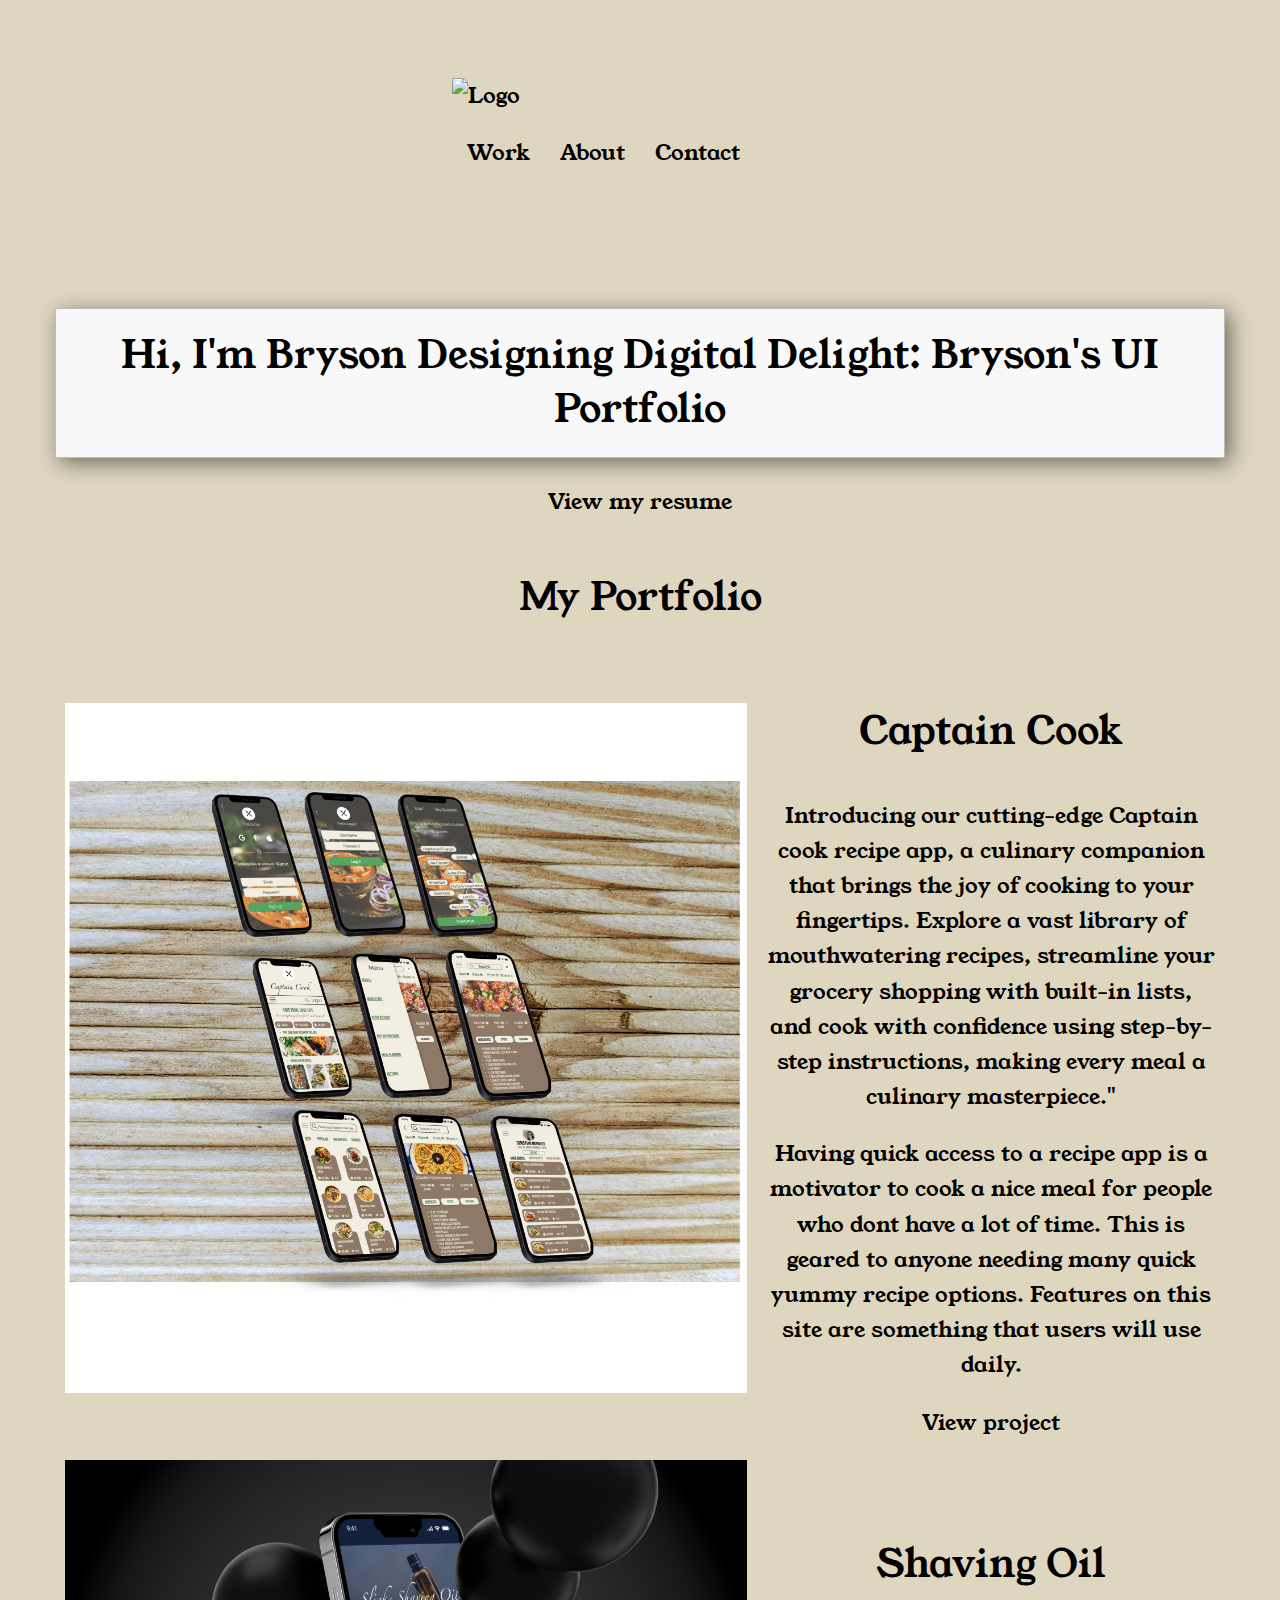
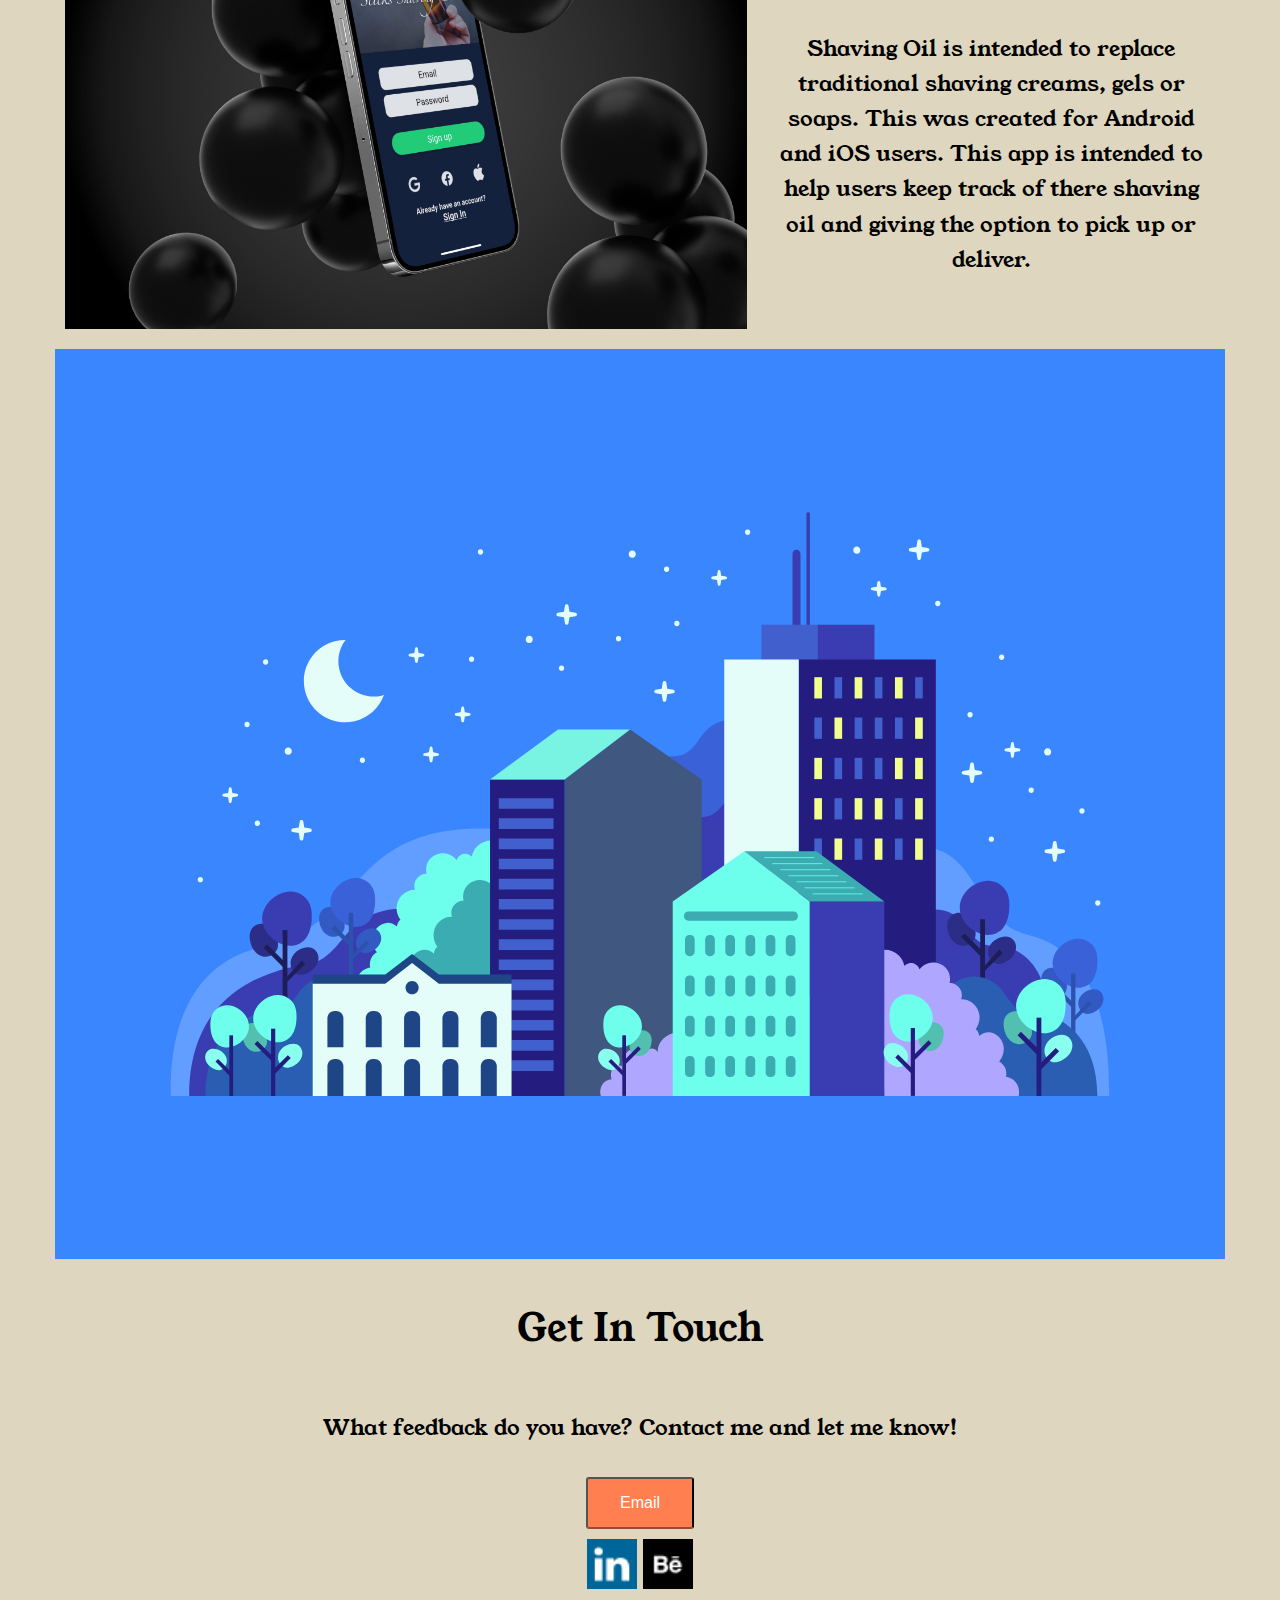
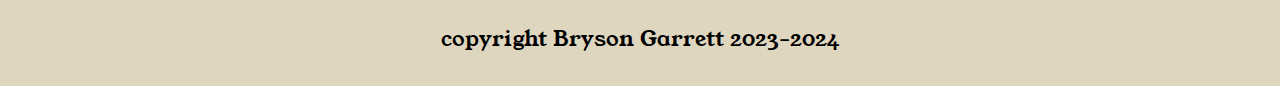
==== commit 73b9f0b0: "fixed centering on footer" ====
--- a/index.html
+++ b/index.html
@@ -606,7 +606,7 @@
         </div>
     </main>
     <footer>
-        <div class="container">
+        <row class="container">
             <h2>Get In Touch</h2>
             <p>
                 What feedback do you have? Contact me and let me know!
@@ -623,7 +623,7 @@
                 </a>
             </div>
             <p>copyright Bryson Garrett 2023-2024</p>
-        </div>
+        </row>
     </footer>
     <script src="https://code.jquery.com/jquery-3.7.1.min.js"
         integrity="sha256-/JqT3SQfawRcv/BIHPThkBvs0OEvtFFmqPF/lYI/Cxo=" crossorigin="anonymous"></script>
--- a/css/styles.css
+++ b/css/styles.css
@@ -11,7 +11,6 @@
 }
 
 header {
-    background-color: #ffe4c4;
     padding: 10px;
     margin: 10px;
 }
@@ -44,25 +43,25 @@
 }
 
 a {
-    color: #ff7f50;
+    color: #000000;
     text-decoration: none;
     /* no underlining */
 }
 
 a:hover {
-    color: #cc6540;
+    color: #000000;
     text-decoration: underline;
     /* underlining when hovering over a link */
 }
 
 a:visited {
     /* visted link */
-    color: #ff7f50;
+    color: #000000;
 }
 
 a:active {
     /* selected link */
-    color: #994c30
+    color: #000000;
 }
 
 .primary-button {
@@ -90,6 +89,7 @@
 
 /* Layout styling */
 .container {
+    float: center;
     padding: 0 15px;
 }
 
@@ -109,7 +109,11 @@
     /* Centers text */
 }
 
-
+.row {
+    display: flex;
+    justify-content: center; /* Horizontally center the items */
+    align-items: center; /* Vertically center the items */
+  }
 
 * {
     box-sizing: border-box;
@@ -127,7 +131,6 @@
 }
 
 #hero {
-    background-color: #ffe4c4;
     padding: 20px 0;
     display: inline-block;
     width: 100%;
@@ -135,7 +138,6 @@
 }
 
 #hero h1 {
-    background-color: #ffe4c4;
     padding: 20px 0;
     text-align: center;
     background: #F8F8F8;
@@ -156,6 +158,16 @@
     width: 100%
 }
 
+footer {
+    text-align: center;
+}
+
+.container {
+    display: flex;
+    flex-direction: column;
+    align-items: center;
+}
+
 #logo {
     width: 100px;
 }
@@ -169,8 +181,6 @@
 */
 @media only screen and (min-width: 640px) {
     header {
-        background-color: #ffe4c4;
-        background-color: #dfd6bf;
         padding: 10px 0 4px;
         margin: 10px;
     }
@@ -206,7 +216,7 @@
     }
 
     [class*="col-"] {
-        float: left;
+        float: center;
         padding: 10px;
     }
 }
@@ -217,8 +227,6 @@
 ================================= */
 @media only screen and (min-width: 1024px) {
     header {
-        background-color: #ffe4c4;
-        background-color: #dfd6bf;
         padding: 10px 0 4px;
         margin: 10px;
     }
@@ -251,8 +259,6 @@
 ================================= */
 @media only screen and (min-width: 1440px) {
     header {
-        background-color: #ffe4c4;
-        background-color: #dfd6bf;
         padding: 10px 0 4px;
         margin: 10px;
     }
@@ -291,6 +297,7 @@
 nav ul li {
     margin: 0 15px;
     display: inline-block;
+    color:#000000;
 }
 
 #hero span {
@@ -401,7 +408,7 @@
 .navtoggle.responsive li {
     display: block;
     padding: 10px 0;
-    border-top: 1px solid rgba(255, 127, 80, 0.5);
+    border-top: 1px solid rgba(255, 126, 79, 0.5);
 }
 
 .navtoggle.responsive nav {
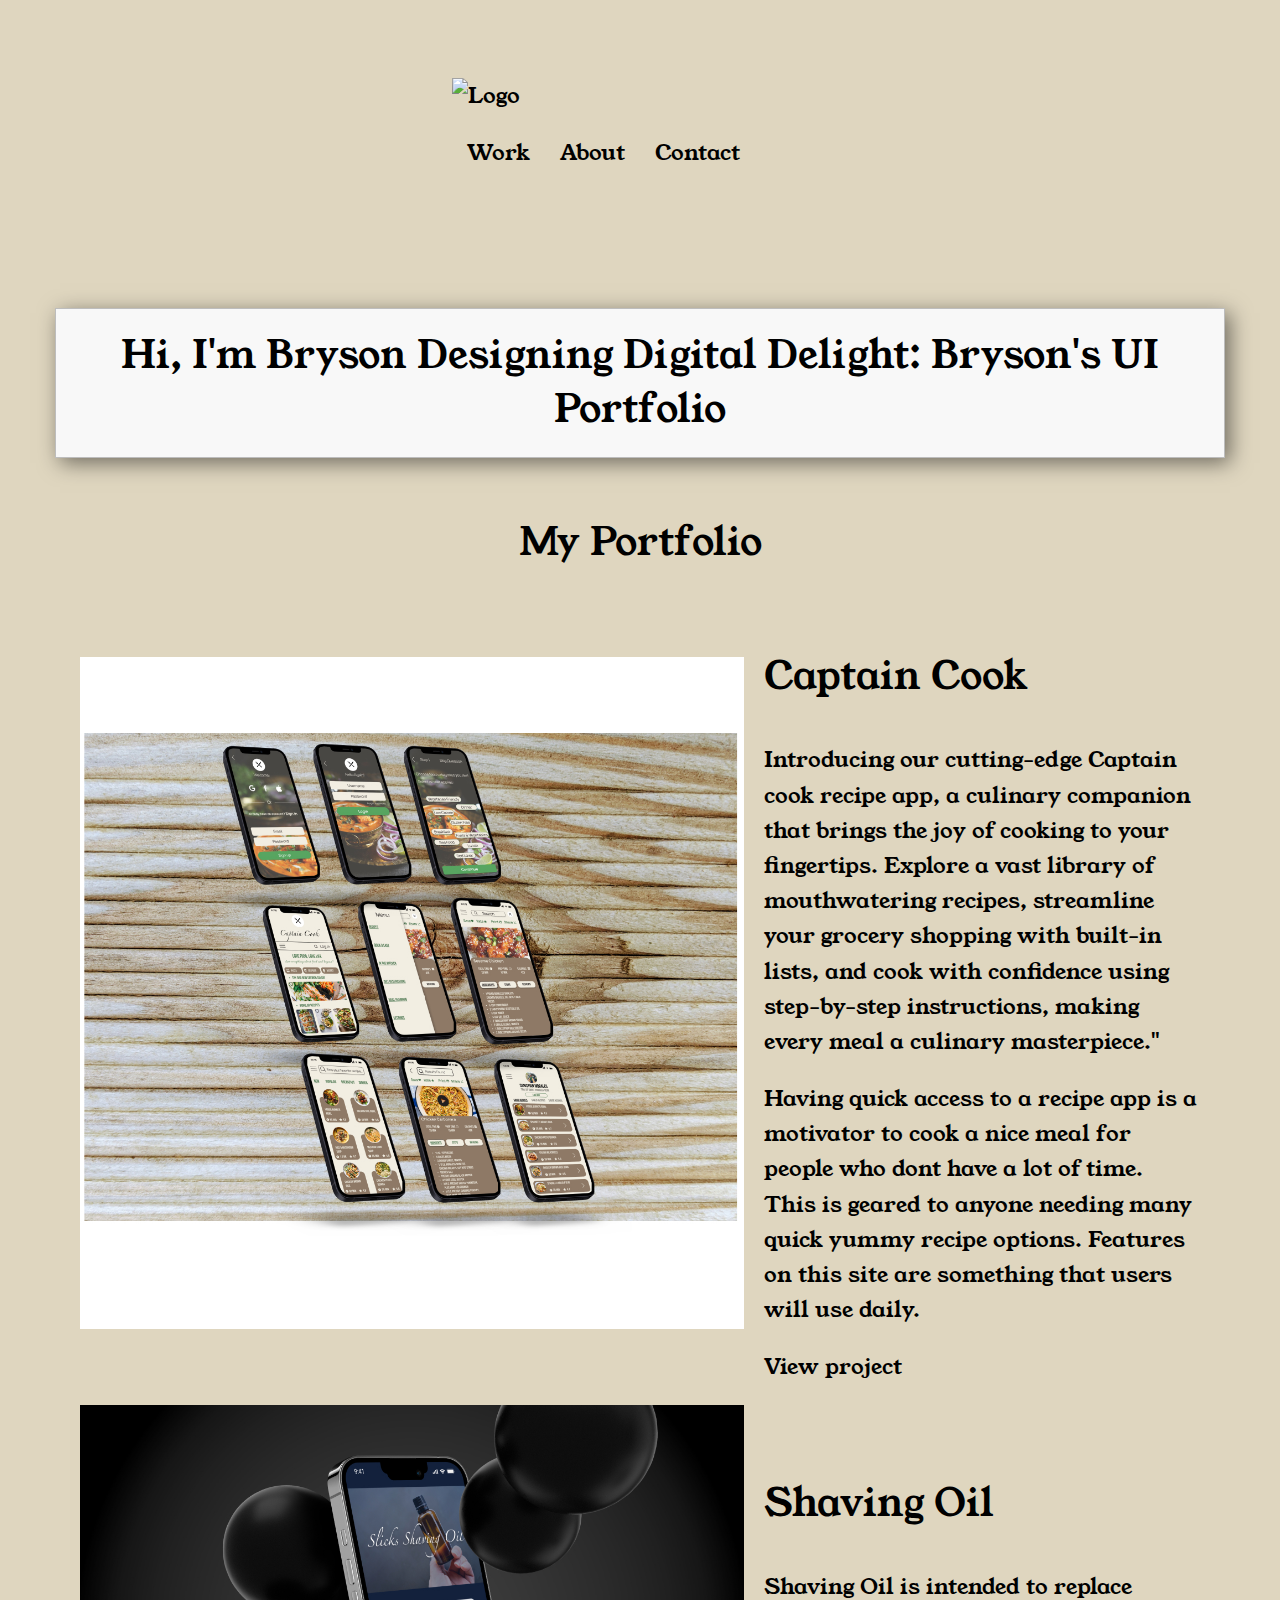
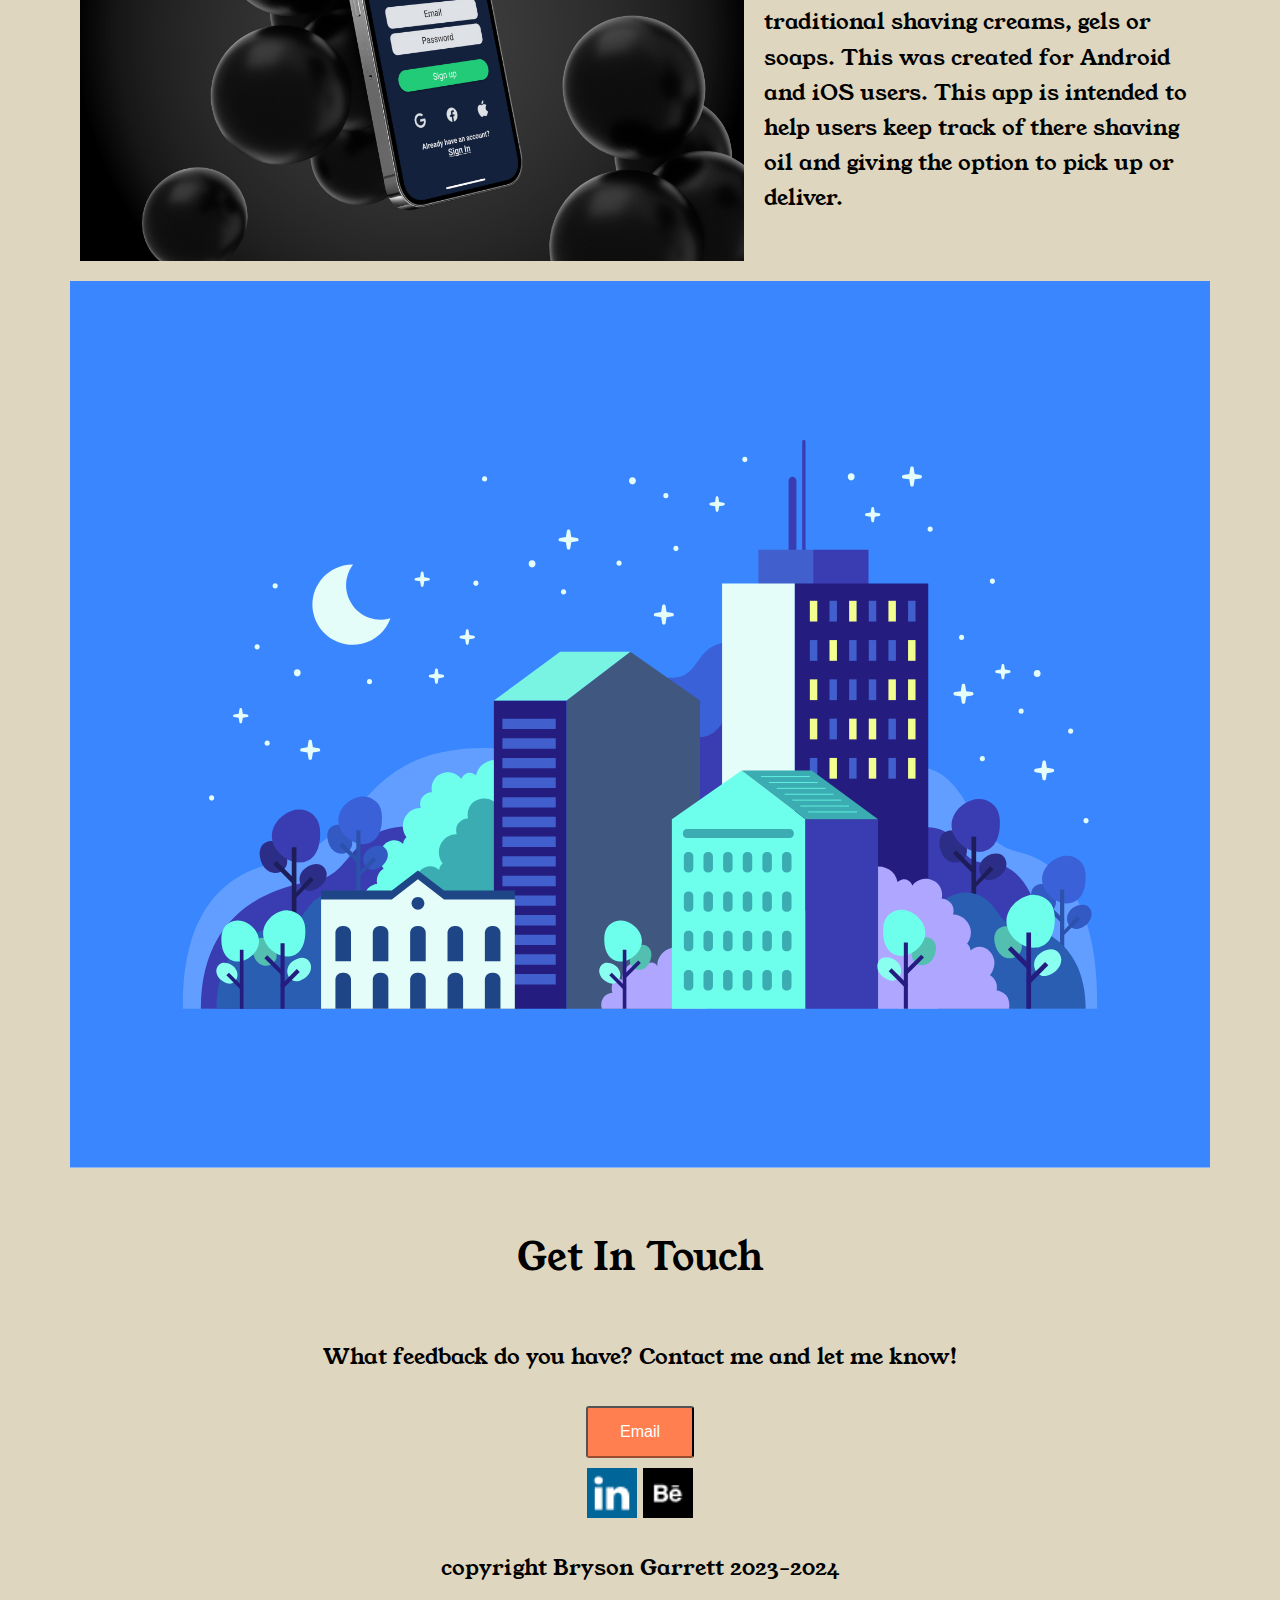
==== commit 36a9d00d: "text aligned left and deleted border top" ====
--- a/index.html
+++ b/index.html
@@ -54,10 +54,7 @@
                             Designing Digital Delight: Bryson's UI Portfolio
                         </span>
                     </h1>
-                </div>
-                <a href="files/bryson-garrett-resume.pdf">View my resume</a>
-            </div>
-            <div>
+                <div>
                 <div class="hero">
                     <div class="container">
                         <h2>My Portfolio</h2>
@@ -606,7 +603,7 @@
         </div>
     </main>
     <footer>
-        <row class="container">
+        <div class="container">
             <h2>Get In Touch</h2>
             <p>
                 What feedback do you have? Contact me and let me know!
@@ -623,7 +620,7 @@
                 </a>
             </div>
             <p>copyright Bryson Garrett 2023-2024</p>
-        </row>
+        </div>
     </footer>
     <script src="https://code.jquery.com/jquery-3.7.1.min.js"
         integrity="sha256-/JqT3SQfawRcv/BIHPThkBvs0OEvtFFmqPF/lYI/Cxo=" crossorigin="anonymous"></script>
--- a/css/styles.css
+++ b/css/styles.css
@@ -85,6 +85,8 @@
 
 .portrait-me {
     width: 50%;
+    display: block;
+    margin: auto;
 }
 
 /* Layout styling */
@@ -212,7 +214,7 @@
 
     .col-md-6 {
         width: 70%;
-        text-align: center;
+        text-align: left;
     }
 
     [class*="col-"] {
@@ -286,12 +288,14 @@
 nav ul {
     list-style: none;
     display: flex;
+    /* text-align: left; */
 }
 
 nav>ul {
     list-style-type: none;
     padding: 0;
     margin: 1em 0;
+    text-align: left;
 }
 
 nav ul li {
@@ -408,7 +412,7 @@
 .navtoggle.responsive li {
     display: block;
     padding: 10px 0;
-    border-top: 1px solid rgba(255, 126, 79, 0.5);
+    /* border-top: 1px solid rgba(255, 126, 79, 0.5); */
 }
 
 .navtoggle.responsive nav {
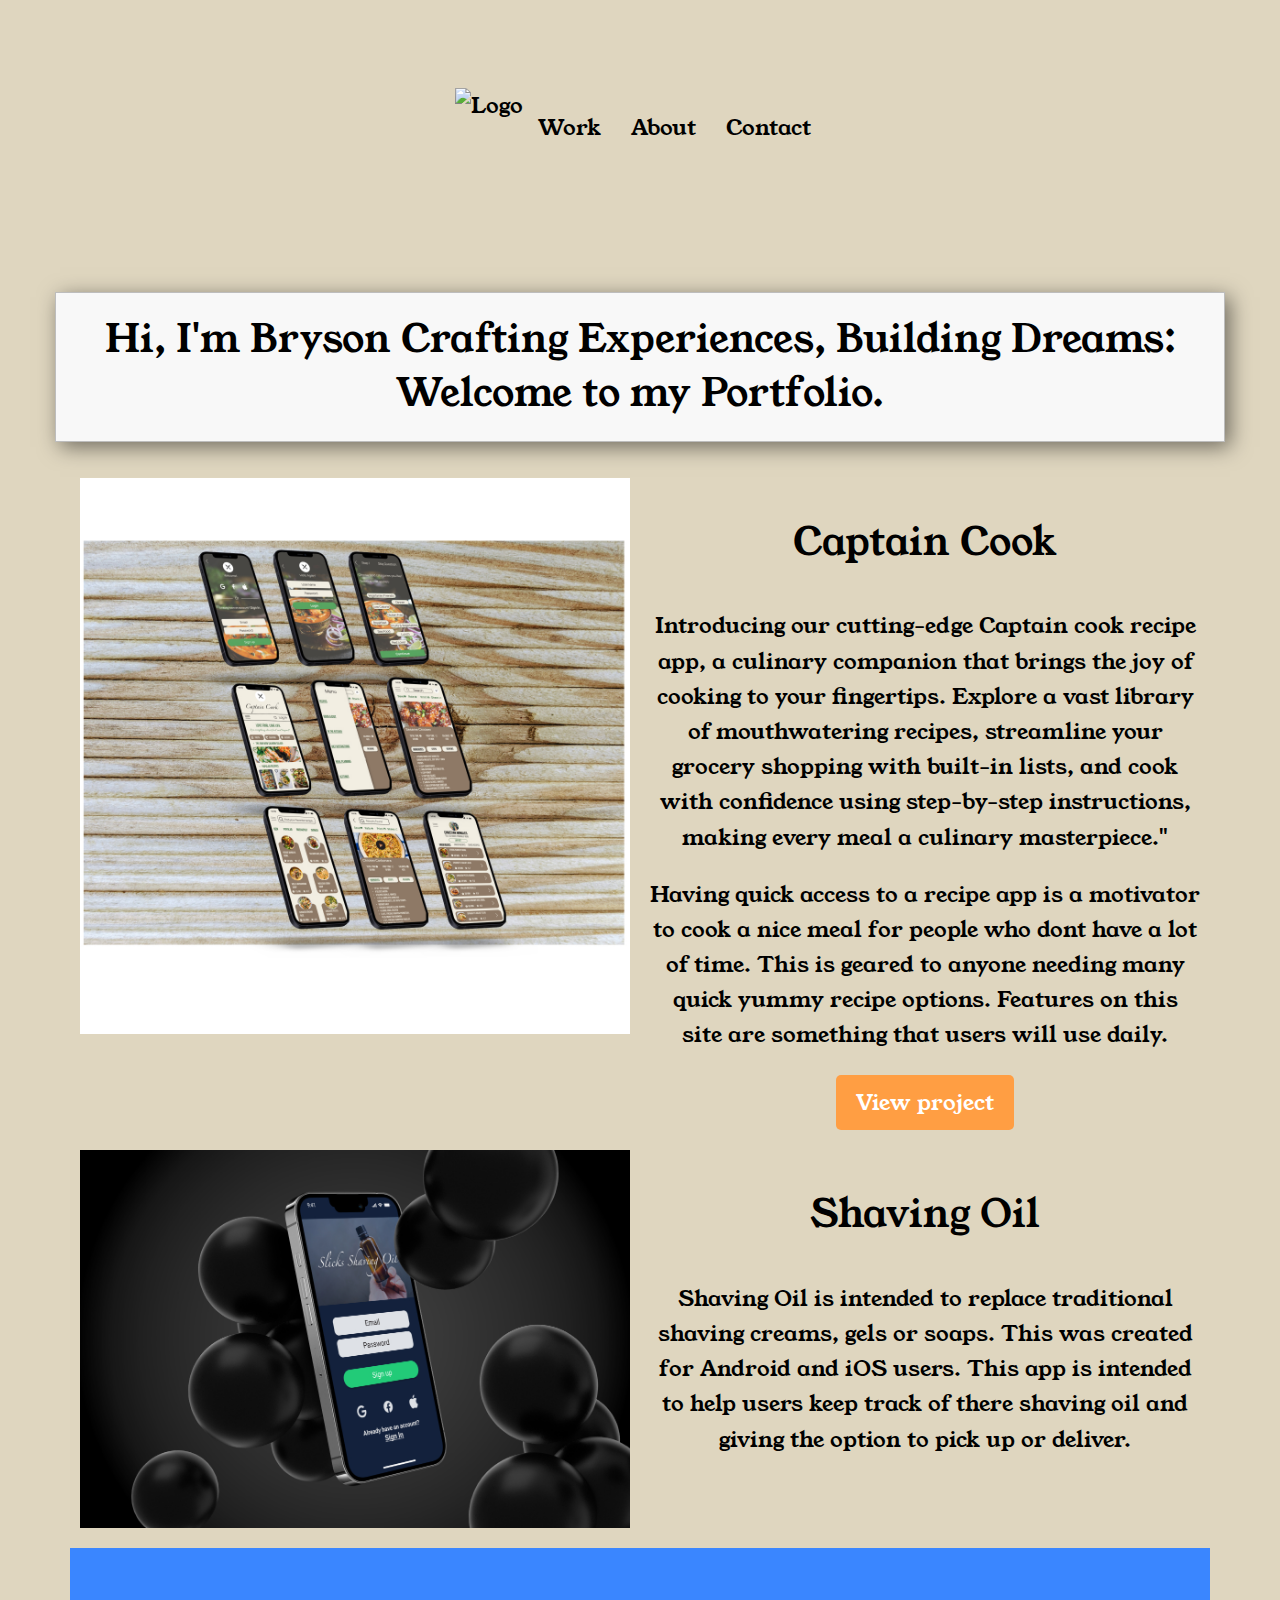
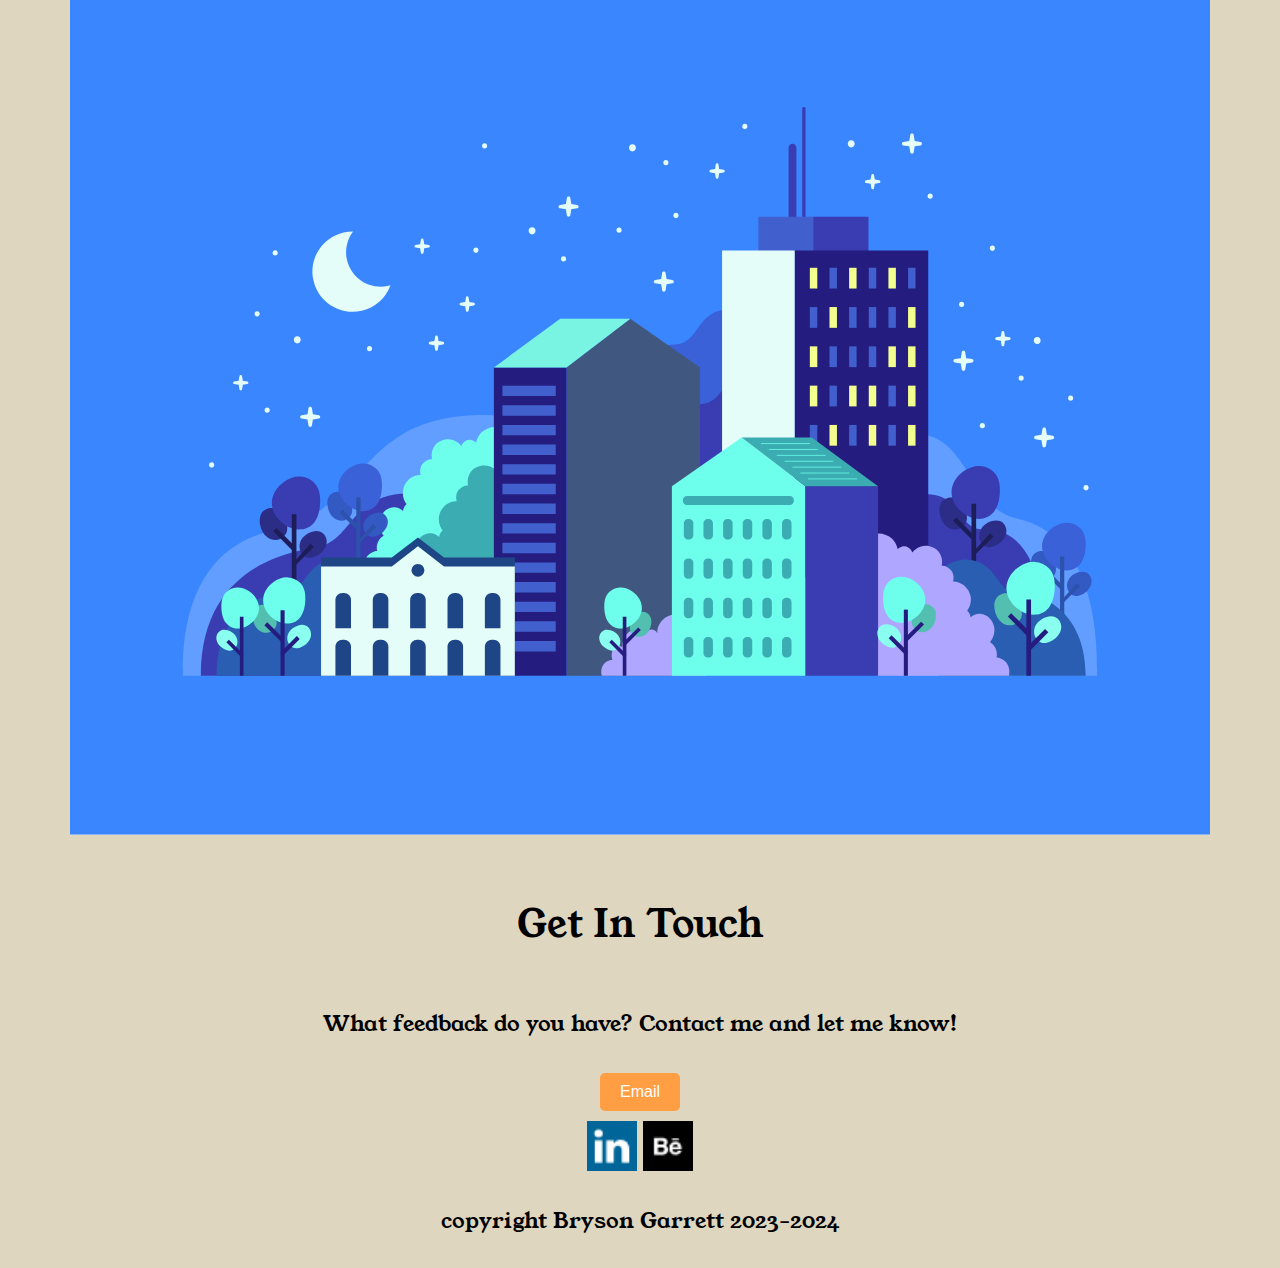
==== commit 303dc3a2: "Aligned some additional elements" ====
--- a/index.html
+++ b/index.html
@@ -22,9 +22,9 @@
     <header>
         <div class="container">
             <div class="navtoggle" id="myNavtoggle">
-                <a href="#"> <img id="logo" src="https://via.placeholder.com/150x50?text=Logo" alt="Logo"> </a>
+                <a id="logo" href="#"> <img src="https://via.placeholder.com/150x50?text=Logo" alt="Logo"> </a>
                 <nav>
-                    <ul class="navigation">
+                    <ul class="nav">
                         <li>
                             <a href="index.html">Work</a>
                         </li>
@@ -51,13 +51,13 @@
                     <h1>
                         Hi, I'm Bryson
                         <span>
-                            Designing Digital Delight: Bryson's UI Portfolio
+                            Crafting Experiences, Building Dreams: Welcome to my Portfolio. 
                         </span>
                     </h1>
                 <div>
                 <div class="hero">
                     <div class="container">
-                        <h2>My Portfolio</h2>
+                        <!-- <h2>My Portfolio</h2> -->
                         <div class="row">
                             <div class="col-md-6 col-lg-7">
                                 <picture>
@@ -83,7 +83,9 @@
                                     This is geared to anyone needing many quick yummy recipe options.
                                     Features on this site are something that users will use daily.
                                 </p>
-                                <a href="captaincook.html">View project</a>
+                                <div class="button-container">
+                                    <a href="captaincook.html" class="button">View project</a>
+                                </div>
                             </div>
                         </div>
                         <div class="row">
--- a/css/styles.css
+++ b/css/styles.css
@@ -101,6 +101,29 @@
     display: table;
 }
 
+.navtoggle {
+    float:left;
+}
+
+.button-container {
+    display: inline-block; /* or use "block" if you want it to be a block-level element */
+}
+
+.button {
+    display: inline-block;
+    padding: 10px 20px; /* Adjust the padding to your liking */
+    text-decoration: none;
+    background-color: #ff9e43; /* Button background color */
+    color: #fff; /* Button text color */
+    border-radius: 5px; /* Rounded corners */
+    border: none; /* Remove button border */
+    cursor: pointer;
+}
+
+.button:hover {
+    background-color: #ff9e43; /* Change color on hover */
+}
+
 #work.row {
     padding-bottom: 25px;
     border-bottom: 1px solid #4a4a4a;
@@ -114,7 +137,7 @@
 .row {
     display: flex;
     justify-content: center; /* Horizontally center the items */
-    align-items: center; /* Vertically center the items */
+    align-items: top; /* Vertically center the items */
   }
 
 * {
@@ -122,14 +145,16 @@
 }
 
 nav {
-    display: inline-block;
-    width: 100%;
+    width: auto;
+    float: right;
+    margin-top: 4px;
 }
 
 nav ul {
     list-style-type: none;
     margin: 0;
     padding: 10px;
+    text-align: left;
 }
 
 #hero {
@@ -164,6 +189,8 @@
     text-align: center;
 }
 
+
+
 .container {
     display: flex;
     flex-direction: column;
@@ -171,7 +198,11 @@
 }
 
 #logo {
-    width: 100px;
+    /* width: 100px;
+    float: right; */
+    max-width: 250px;
+    display: inline-block;
+
 }
 .navtoggle li:not(:last-child) {
     display: none;
@@ -183,8 +214,9 @@
 */
 @media only screen and (min-width: 640px) {
     header {
-        padding: 10px 0 4px;
+        padding: 20px 0 13px;
         margin: 10px;
+        text-align: unset;
     }
 
     nav>ul>li {
@@ -201,6 +233,15 @@
 
     nav>ul {
         margin: 1em 0;
+    }
+
+    #logo {
+        float: left;
+    }
+    nav {
+        width: auto;
+        float: right;
+        margin-top: 0px;
     }
 
     body {
@@ -214,7 +255,9 @@
 
     .col-md-6 {
         width: 70%;
-        text-align: left;
+        display: inline-block;
+        flex: 1;
+
     }
 
     [class*="col-"] {
@@ -229,8 +272,9 @@
 ================================= */
 @media only screen and (min-width: 1024px) {
     header {
-        padding: 10px 0 4px;
+        padding: 20px 0 13px;
         margin: 10px;
+        text-align: unset;
     }
 
     body {
@@ -261,8 +305,9 @@
 ================================= */
 @media only screen and (min-width: 1440px) {
     header {
-        padding: 10px 0 4px;
+        padding: 20px 0 13px;
         margin: 10px;
+        text-align: unset;
     }
 
     body {
@@ -295,7 +340,6 @@
     list-style-type: none;
     padding: 0;
     margin: 1em 0;
-    text-align: left;
 }
 
 nav ul li {
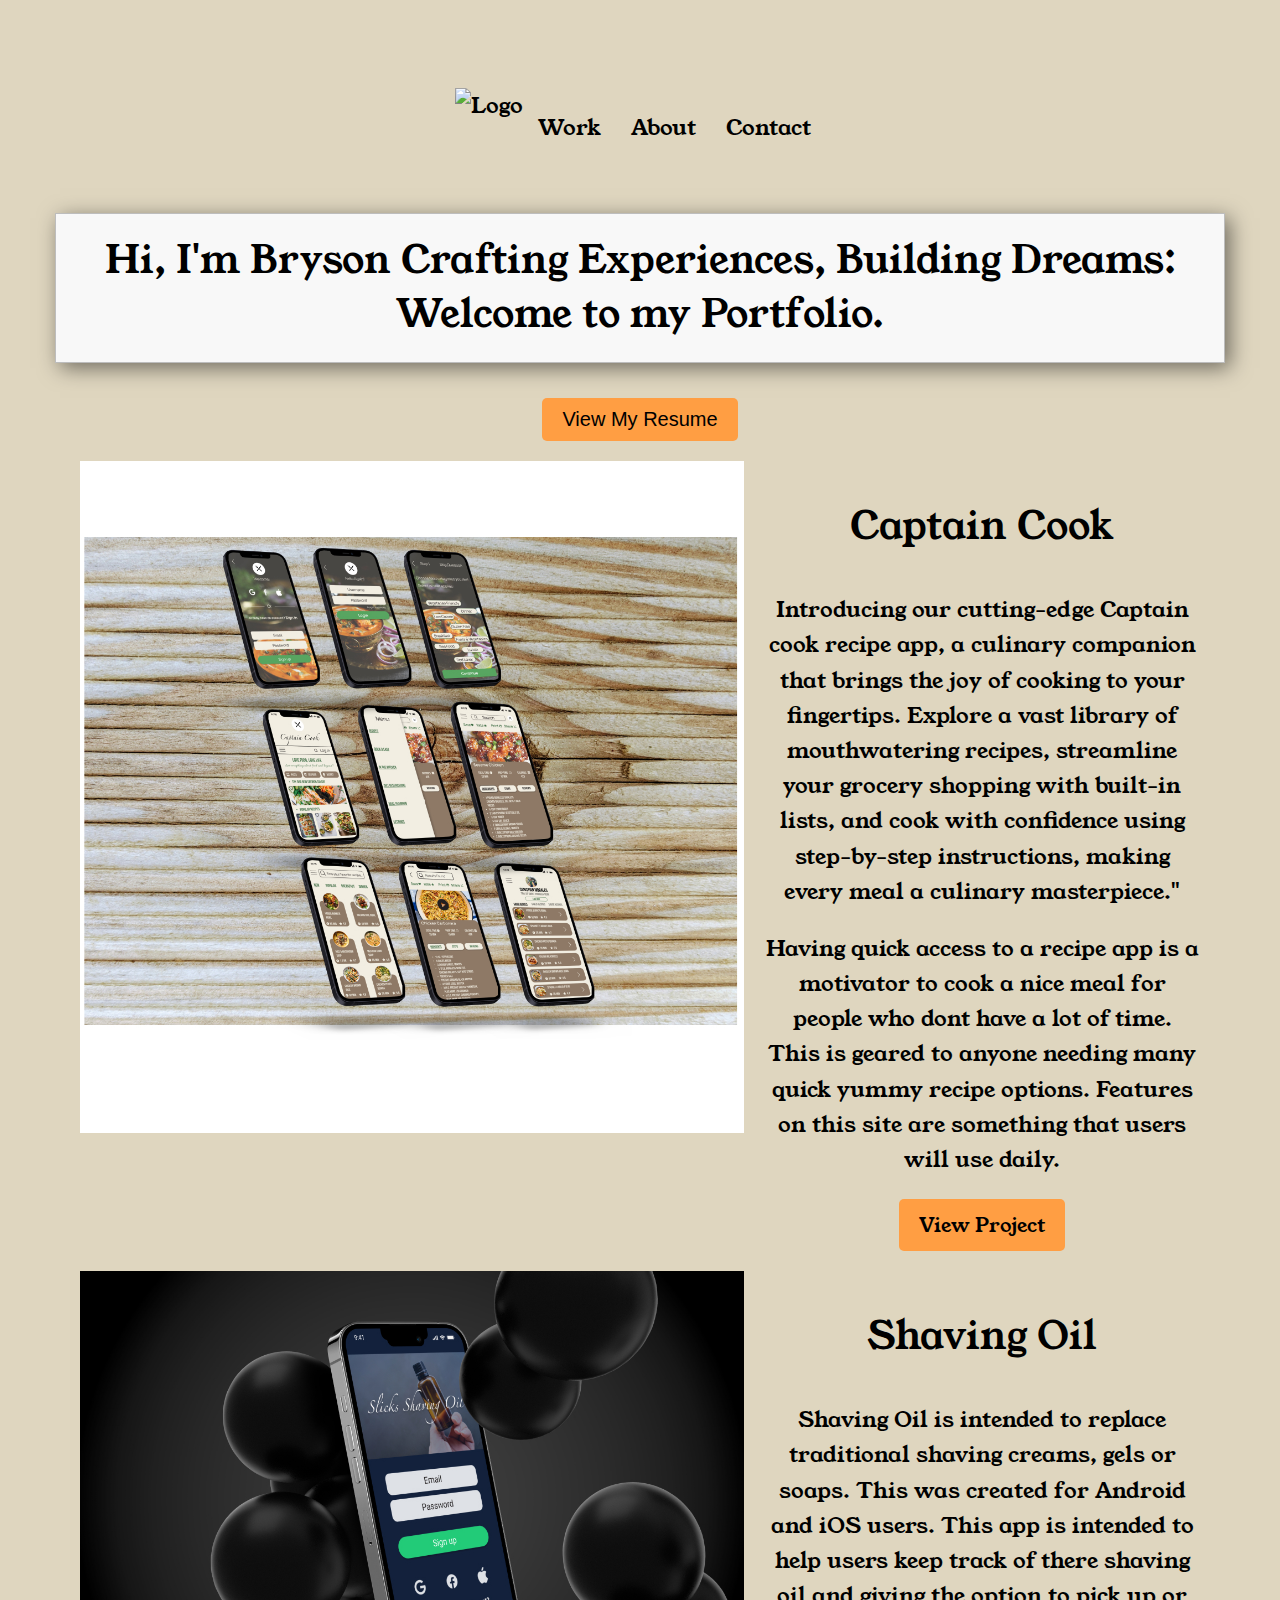
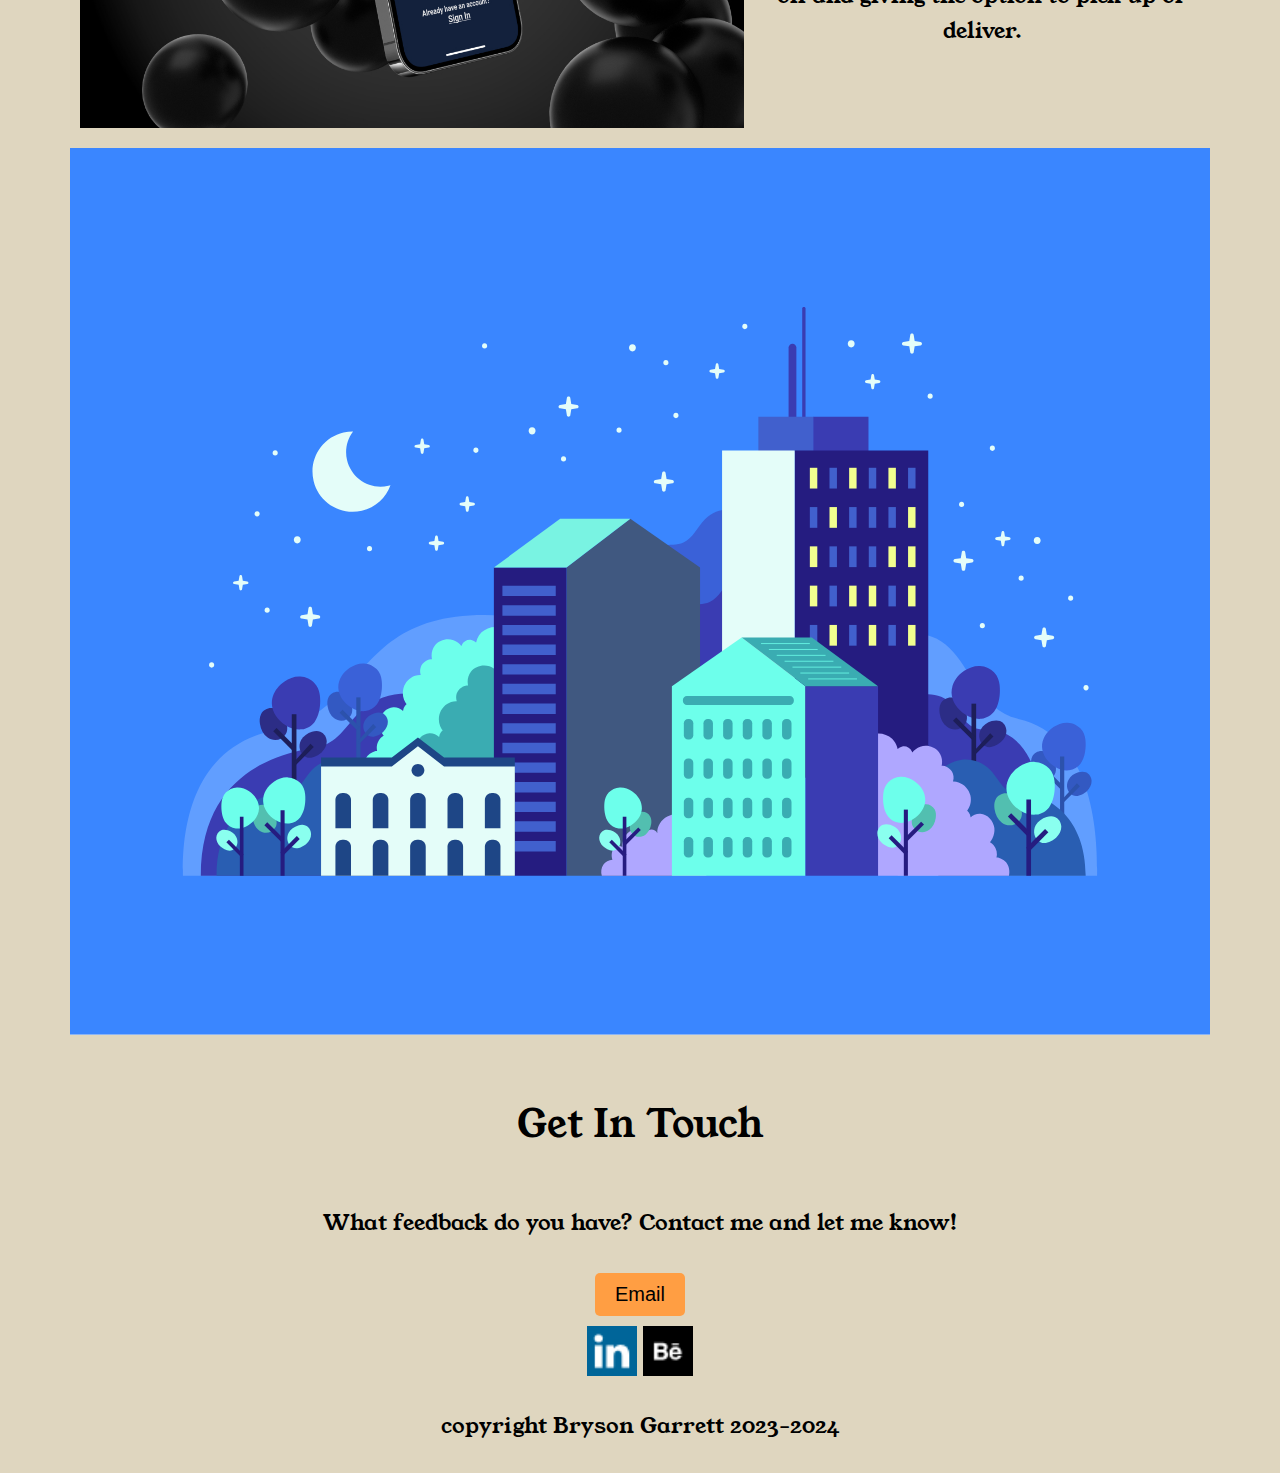
==== commit 26b526d6: "Added Resume button, with additional styling" ====
--- a/index.html
+++ b/index.html
@@ -54,10 +54,10 @@
                             Crafting Experiences, Building Dreams: Welcome to my Portfolio. 
                         </span>
                     </h1>
+                    <button class="button">View My Resume</button>
                 <div>
                 <div class="hero">
                     <div class="container">
-                        <!-- <h2>My Portfolio</h2> -->
                         <div class="row">
                             <div class="col-md-6 col-lg-7">
                                 <picture>
@@ -84,7 +84,7 @@
                                     Features on this site are something that users will use daily.
                                 </p>
                                 <div class="button-container">
-                                    <a href="captaincook.html" class="button">View project</a>
+                                    <a href="captaincook.html" class="button">View Project</a>
                                 </div>
                             </div>
                         </div>
--- a/css/styles.css
+++ b/css/styles.css
@@ -45,6 +45,7 @@
 a {
     color: #000000;
     text-decoration: none;
+    position: relative;
     /* no underlining */
 }
 
@@ -93,6 +94,7 @@
 .container {
     float: center;
     padding: 0 15px;
+    text-align: center;
 }
 
 .row:after {
@@ -114,10 +116,12 @@
     padding: 10px 20px; /* Adjust the padding to your liking */
     text-decoration: none;
     background-color: #ff9e43; /* Button background color */
-    color: #fff; /* Button text color */
+    color: #000000; /* Button text color */
     border-radius: 5px; /* Rounded corners */
     border: none; /* Remove button border */
     cursor: pointer;
+    font-size: 20px;
+    font-weight: 400
 }
 
 .button:hover {
@@ -135,7 +139,7 @@
 }
 
 .row {
-    display: flex;
+    /* display: flex; */
     justify-content: center; /* Horizontally center the items */
     align-items: top; /* Vertically center the items */
   }
@@ -254,14 +258,14 @@
     }
 
     .col-md-6 {
-        width: 70%;
+        width: 50%;
         display: inline-block;
         flex: 1;
 
     }
 
     [class*="col-"] {
-        float: center;
+        float: left;
         padding: 10px;
     }
 }
@@ -365,7 +369,7 @@
 button {
     display: inline-block;
     background-color: #ff7f50;
-    color: white;
+    color: black;
     font-size: 16px;
     margin: 10px 2px;
     cursor: pointer;
@@ -437,16 +441,19 @@
     100% {
         transform: translateX(calc(100% - 100px));
     }
-
+}
+
+.navtoggle li {
+    position: relative;
 }
 
 .navtoggle,
 .navtoggle.responsive {
-    position: relative;
+    position: absolute;
 }
 
 .navtoggle li .icon {
-    position: absolute;
+    position:absolute;
     right: 0;
     top: 2px;
     font-size: 20px;
@@ -455,7 +462,7 @@
 
 .navtoggle.responsive li {
     display: block;
-    padding: 10px 0;
+    /* padding: 10px 0; */
     /* border-top: 1px solid rgba(255, 126, 79, 0.5); */
 }
 
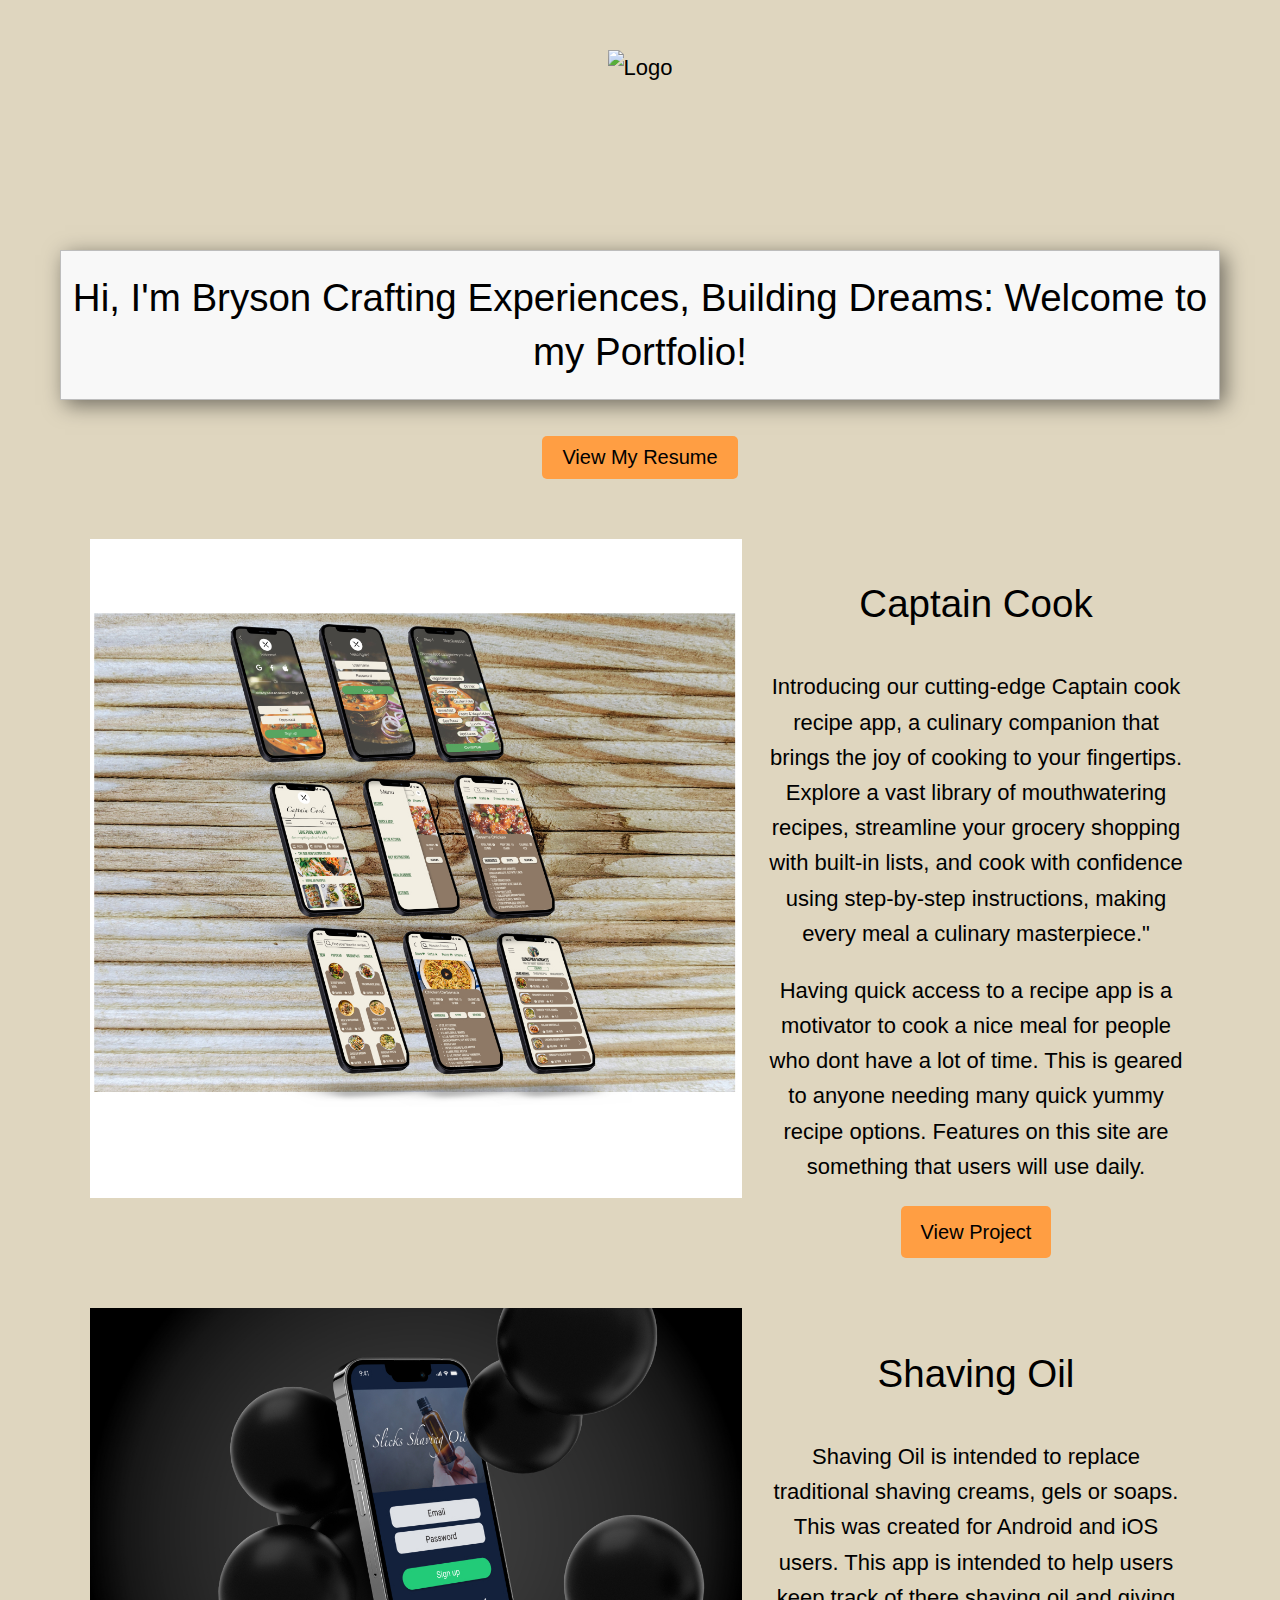
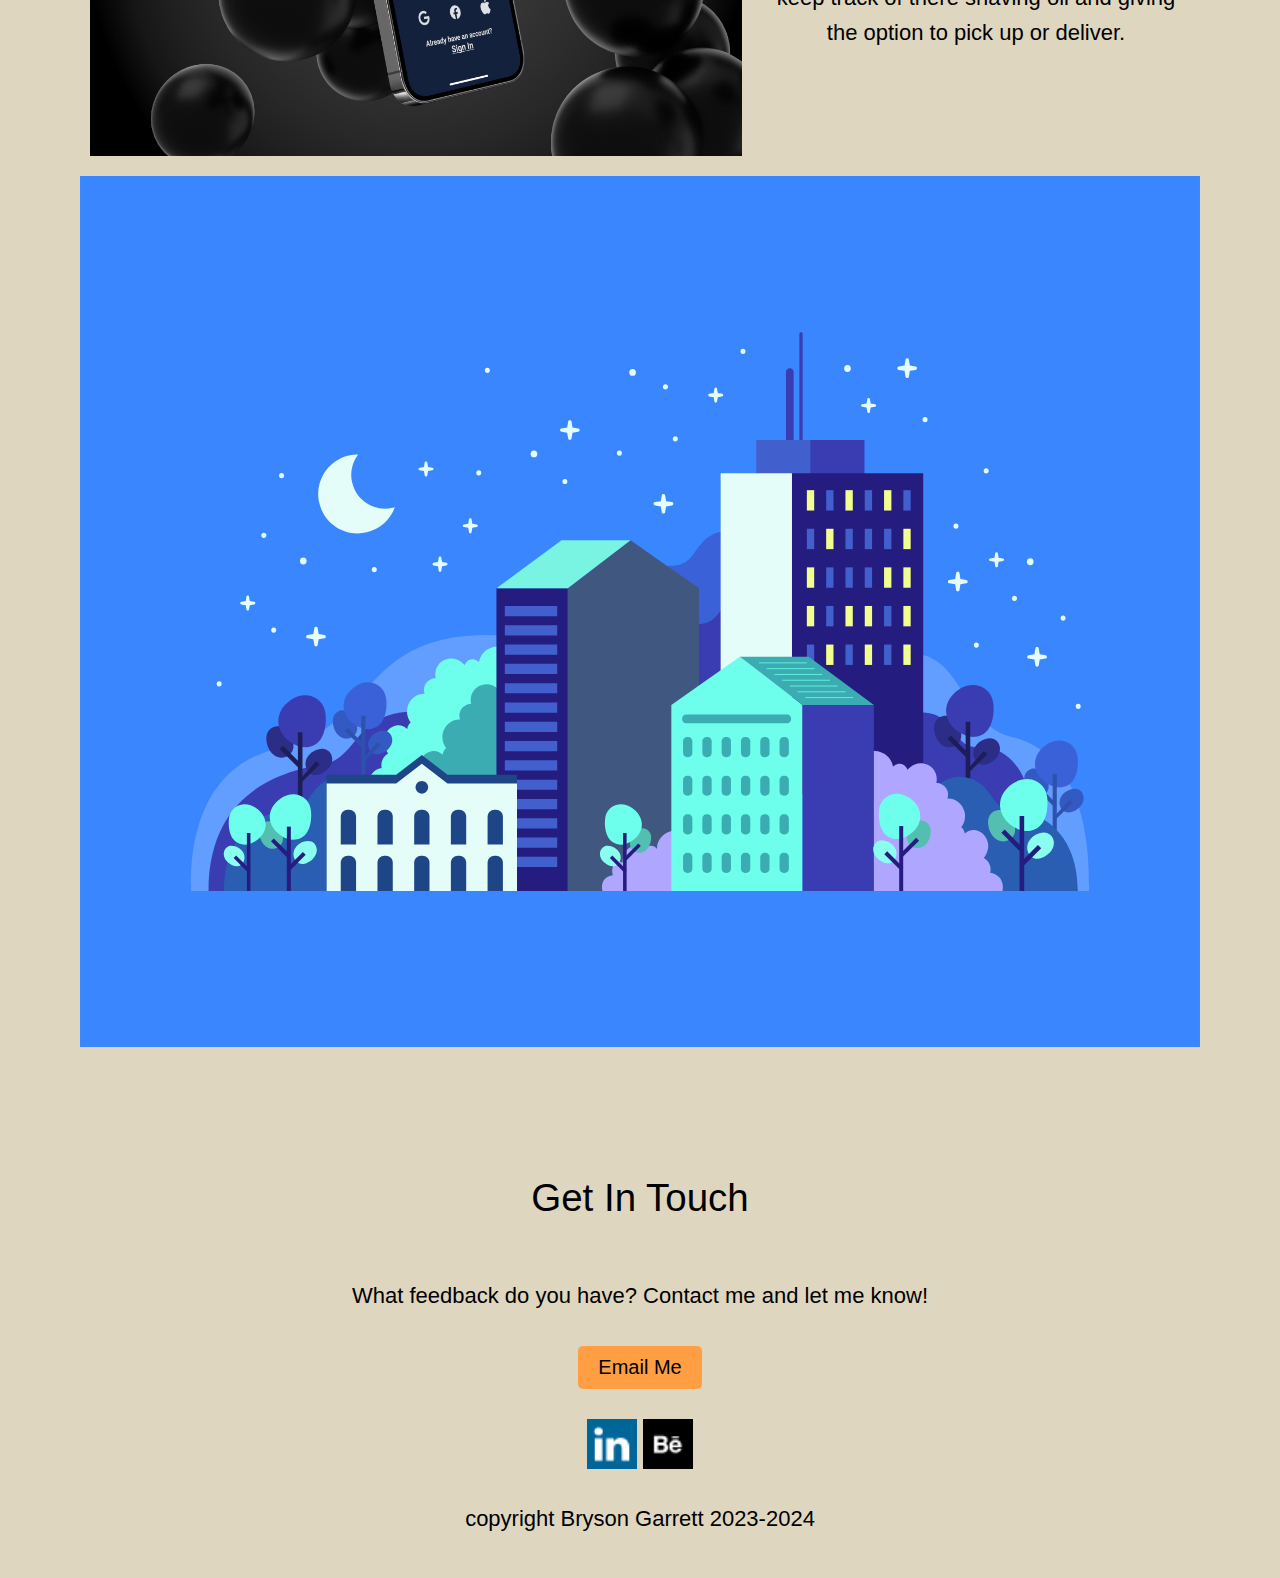
==== commit 0cfec29b: "Working progress for Hamburger menu" ====
--- a/index.html
+++ b/index.html
@@ -51,10 +51,12 @@
                     <h1>
                         Hi, I'm Bryson
                         <span>
-                            Crafting Experiences, Building Dreams: Welcome to my Portfolio. 
+                            Crafting Experiences, Building Dreams: Welcome to my Portfolio! 
                         </span>
                     </h1>
+                    <a href="https://acrobat.adobe.com/id/urn:aaid:sc:US:b9830f1a-afdd-47bf-8048-52a46348ecb9" target="_blank">
                     <button class="button">View My Resume</button>
+                    </a>
                 <div>
                 <div class="hero">
                     <div class="container">
@@ -611,7 +613,7 @@
                 What feedback do you have? Contact me and let me know!
             </p>
             <div>
-                <button class="button">Email</button>
+                <button class="button">Email Me</button>
             </div>
             <div id="contact-section">
                 <a href="https://www.linkedin.com/in/bryson-garrett" target="_blank">
@@ -629,4 +631,4 @@
     <script src="js/scripts.js"></script>
 </body>
 
-</html>+</html>
--- a/css/styles.css
+++ b/css/styles.css
@@ -7,12 +7,16 @@
     /* Sets the font weight to 300 */
     line-height: 1.6;
     /* Sets the line-height to 1.6 * the font-size */
-    color: #231F20
+    color: #231F20;
+    margin: 0;
+    font-family: 'Arial', sans-serif;
 }
 
 header {
-    padding: 10px;
+    /* padding: 10px; */
     margin: 10px;
+    color: #fff;
+    padding: 10px 0;
 }
 
 h1,
@@ -93,8 +97,10 @@
 /* Layout styling */
 .container {
     float: center;
-    padding: 0 15px;
     text-align: center;
+    max-width: 1200px;
+    margin: 0 auto;
+    padding: 20px;
 }
 
 .row:after {
@@ -104,7 +110,10 @@
 }
 
 .navtoggle {
-    float:left;
+    /* float:left; */
+    display: flex;
+    align-items: center;
+    justify-content: space-between;
 }
 
 .button-container {
@@ -121,7 +130,8 @@
     border: none; /* Remove button border */
     cursor: pointer;
     font-size: 20px;
-    font-weight: 400
+    font-weight: 400;
+    margin-bottom: 30px;
 }
 
 .button:hover {
@@ -223,7 +233,7 @@
         text-align: unset;
     }
 
-    nav>ul>li {
+    /* nav>ul>li {
         display: inline-block;
     }
 
@@ -237,25 +247,25 @@
 
     nav>ul {
         margin: 1em 0;
-    }
+    } */
 
     #logo {
         float: left;
     }
-    nav {
+    /* nav {
         width: auto;
         float: right;
         margin-top: 0px;
-    }
-
-    body {
+    } */
+
+    /* body {
         color: #000000;
         font-size: 20px;
         font-weight: 400;
         line-height: 1.6;
         background-color: #dfd6bf;
         padding-top: 50px;
-    }
+    } */
 
     .col-md-6 {
         width: 50%;
@@ -267,6 +277,34 @@
     [class*="col-"] {
         float: left;
         padding: 10px;
+    }
+
+    .icon {
+        display: block;
+    }
+
+    .nav {
+        background-color: #444;
+        display: none;
+        flex-direction: column;
+        position: absolute;
+        top: 100%; /* Position the menu below the hamburger icon */
+        left: 0;
+        right: 0;
+        z-index: 1; /* Ensure the menu is above other content */
+    }
+
+    .navtoggle {
+        flex-direction: row;
+        position: relative; /* Ensure relative positioning within the container */
+    }
+
+    .nav.active {
+        display: flex;
+    }
+
+    .nav ul {
+        flex-direction: column;
     }
 }
 
@@ -443,33 +481,58 @@
     }
 }
 
-.navtoggle li {
+/* .navtoggle li {
     position: relative;
-}
-
-.navtoggle,
+} */
+
+/* .navtoggle,
 .navtoggle.responsive {
-    position: absolute;
-}
+    position: relative;
+} */
 
 .navtoggle li .icon {
     position:absolute;
     right: 0;
     top: 2px;
     font-size: 20px;
-    padding-right: 0
+    padding-right: 0; 
 }
 
 .navtoggle.responsive li {
     display: block;
-    /* padding: 10px 0; */
+    /* padding: 10px 0;
     /* border-top: 1px solid rgba(255, 126, 79, 0.5); */
-}
-
-.navtoggle.responsive nav {
-    padding: 24px 0 0;
-}
-
-.navtoggle.responsive li:last-child {
+
+/* .navtoggle.responsive nav {
+    padding: 24px 0 0; */
+
+/* .navtoggle.responsive li:last-child {
     padding: 0 0 10px;
+} */
+
+/* #myNavtoggle {
+    position: relative;
+} */
+}
+.nav {
+    display: flex;
+    align-items: center; /* Center items horizontally */
+}
+
+/* .nav.active {
+    display: block;
+} */
+
+.icon {
+    cursor: pointer;
+    display: none;
+    color: #fff;
+    font-size: 1.5em;
+}
+
+.nav ul {
+    list-style: none;
+    padding: 0;
+    margin: 0;
+    display: flex;
 }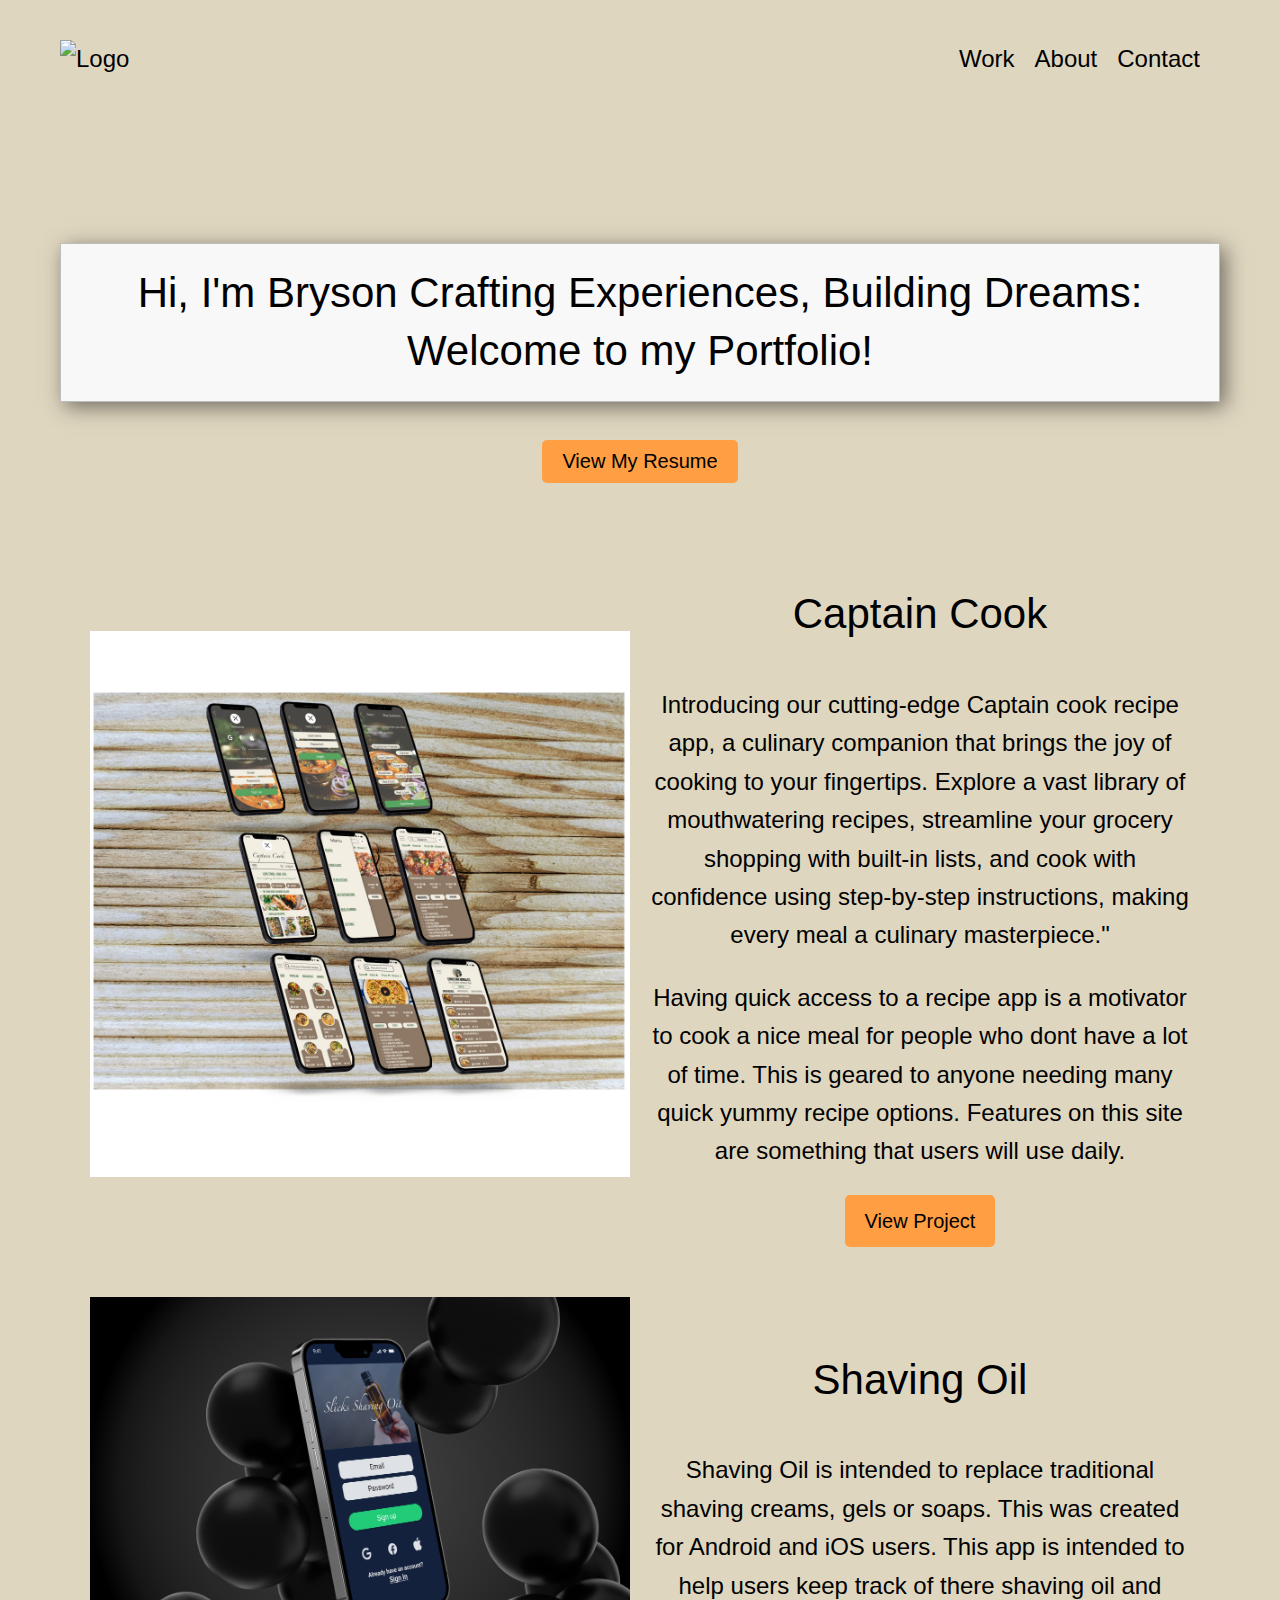
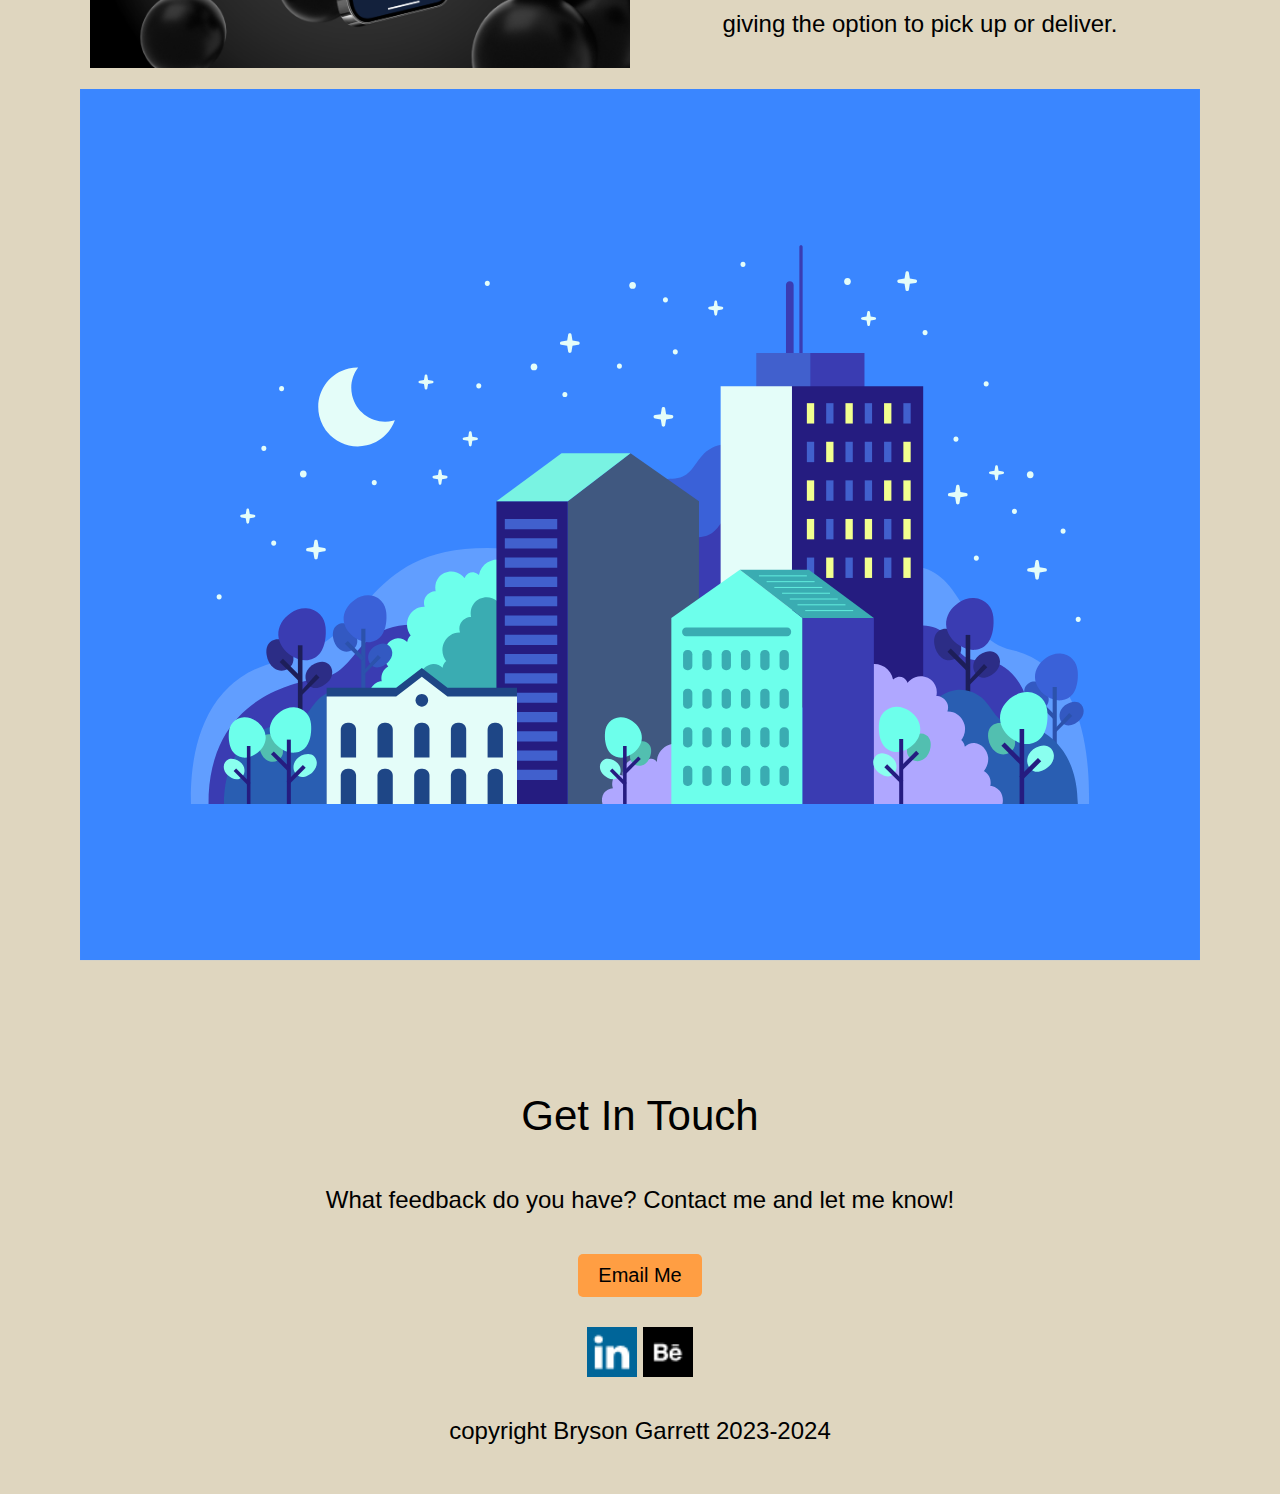
==== commit 6da4ae48: "Finished Hamburger menu" ====
--- a/index.html
+++ b/index.html
@@ -22,25 +22,19 @@
     <header>
         <div class="container">
             <div class="navtoggle" id="myNavtoggle">
-                <a id="logo" href="#"> <img src="https://via.placeholder.com/150x50?text=Logo" alt="Logo"> </a>
-                <nav>
-                    <ul class="nav">
-                        <li>
-                            <a href="index.html">Work</a>
-                        </li>
-                        <li>
-                            <a href="about.html">About</a>
-                        </li>
-                        <li>
-                            <a href="#contact-section">Contact</a>
-                        </li>
-                        <li>
-                            <a href="javascript:void(0);" class="icon" onclick="menuToggle()">
-                                <i class="fas fa-bars"></i>
-                            </a>
-                        </li>
+                <a id="logo" href="#"> 
+                    <img src="https://via.placeholder.com/150x50?text=Logo" alt="Logo"> 
+                </a>
+                <nav class="nav">
+                    <ul>
+                        <li><a href="index.html">Work</a></li>
+                        <li><a href="about.html">About</a></li>
+                        <li><a href="#contact-section">Contact</a></li>
                     </ul>
-                </nav>
+                 </nav>
+                 <a href="javascript:void(0);" class="icon" onclick="menuToggle()">
+                    <i class="fas fa-bars"></i>
+                </a>
             </div>
         </div>
     </header>
--- a/css/styles.css
+++ b/css/styles.css
@@ -12,6 +12,90 @@
     font-family: 'Arial', sans-serif;
 }
 
+h1,
+h2,
+h3,
+h4 {
+    line-height: 1.4;
+}
+
+h1 {
+    font-size: 1.75em;
+    font-weight: 400;
+}
+
+h2 {
+    font-size: 1.75em;
+    font-weight: 400;
+}
+
+h3 {
+    font-size: 1.75em;
+    font-weight: 400;
+}
+
+h4 {
+    font-size: 1.75em;
+    font-weight: 400;
+}
+
+a {
+    color: #000000;
+    text-decoration: none;
+    position: relative;
+    /* no underlining */
+}
+
+a:hover {
+    color: #000000;
+    text-decoration: underline;
+    /* underlining when hovering over a link */
+}
+
+a:visited {
+    /* visted link */
+    color: #000000;
+}
+
+a:active {
+    /* selected link */
+    color: #000000;
+}
+
+.primary-button {
+    background-color: #231F20;
+    color: white;
+    font-size: 16px;
+    padding: 10px 20px;
+}
+
+.secondary-button {
+    background-color: #231F20;
+    color: white;
+    font-size: 16px;
+    padding: 10px 20px;
+}
+
+img {
+    width: 100%;
+    height: auto;
+}
+
+.portrait-me {
+    width: 50%;
+    display: block;
+    margin: auto;
+}
+
+/* Layout styling */
+.container {
+    float: center;
+    text-align: center;
+    max-width: 1200px;
+    margin: 0 auto;
+    padding: 20px;
+}
+
 header {
     /* padding: 10px; */
     margin: 10px;
@@ -19,101 +103,41 @@
     padding: 10px 0;
 }
 
-h1,
-h2,
-h3,
-h4 {
-    line-height: 1.4;
-}
-
-h1 {
-    font-size: 1.75em;
-    font-weight: 400;
-}
-
-h2 {
-    font-size: 1.75em;
-    font-weight: 400;
-}
-
-h3 {
-    font-size: 1.75em;
-    font-weight: 400;
-}
-
-h4 {
-    font-size: 1.75em;
-    font-weight: 400;
-}
-
-a {
-    color: #000000;
-    text-decoration: none;
-    position: relative;
-    /* no underlining */
-}
-
-a:hover {
-    color: #000000;
-    text-decoration: underline;
-    /* underlining when hovering over a link */
-}
-
-a:visited {
-    /* visted link */
-    color: #000000;
-}
-
-a:active {
-    /* selected link */
-    color: #000000;
-}
-
-.primary-button {
-    background-color: #231F20;
-    color: white;
-    font-size: 16px;
-    padding: 10px 20px;
-}
-
-.secondary-button {
-    background-color: #231F20;
-    color: white;
-    font-size: 16px;
-    padding: 10px 20px;
-}
-
-img {
-    width: 100%;
-    height: auto;
-}
-
-.portrait-me {
-    width: 50%;
-    display: block;
-    margin: auto;
-}
-
-/* Layout styling */
-.container {
-    float: center;
-    text-align: center;
-    max-width: 1200px;
-    margin: 0 auto;
-    padding: 20px;
-}
-
-.row:after {
-    content: "";
-    clear: both;
-    display: table;
-}
-
 .navtoggle {
-    /* float:left; */
     display: flex;
     align-items: center;
     justify-content: space-between;
+}
+
+.nav {
+    display: flex;
+    align-items: center; /* Center items horizontally */
+}
+
+.nav ul {
+    list-style: none;
+    padding: 0;
+    margin: 0;
+    display: flex;
+}
+
+.nav li {
+    margin-right: 20px;
+}
+
+.icon {
+    cursor: pointer;
+    display: none;
+    color: #000000;
+    font-size: 1.5em;
+}
+
+
+.row {
+    display: flex;
+    justify-content: center; /* Center the content horizontally */
+    align-items: center; /* Center the content vertically */
+    flex-wrap: wrap; /* Allow items to wrap to the next line on smaller screens */
 }
 
 .button-container {
@@ -148,27 +172,8 @@
     /* Centers text */
 }
 
-.row {
-    /* display: flex; */
-    justify-content: center; /* Horizontally center the items */
-    align-items: top; /* Vertically center the items */
-  }
-
 * {
     box-sizing: border-box;
-}
-
-nav {
-    width: auto;
-    float: right;
-    margin-top: 4px;
-}
-
-nav ul {
-    list-style-type: none;
-    margin: 0;
-    padding: 10px;
-    text-align: left;
 }
 
 #hero {
@@ -203,84 +208,35 @@
     text-align: center;
 }
 
-
-
-.container {
-    display: flex;
-    flex-direction: column;
-    align-items: center;
-}
-
-#logo {
-    /* width: 100px;
-    float: right; */
-    max-width: 250px;
-    display: inline-block;
-
-}
-.navtoggle li:not(:last-child) {
-    display: none;
+.col-lg-7{
+    width: 60%;
+    padding: 10px;
+}
+
+.col-lg-5 {
+    width: 40%;
+    padding: 10px;
+}
+
+.col-md-6 {
+    width: 50%;
 }
 
 /* ==============================
 Medium devices (640px and larger)
 ================================= 
 */
-@media only screen and (min-width: 640px) {
-    header {
-        padding: 20px 0 13px;
-        margin: 10px;
-        text-align: unset;
-    }
-
-    /* nav>ul>li {
-        display: inline-block;
-    }
-
-    .navtoggle li:not(:last-child) {
-        display: inline-block;
-    }
-
-    .navtoggle li:last-child {
-        display: none;
-    }
-
-    nav>ul {
-        margin: 1em 0;
-    } */
-
-    #logo {
-        float: left;
-    }
-    /* nav {
-        width: auto;
-        float: right;
-        margin-top: 0px;
-    } */
-
-    /* body {
-        color: #000000;
-        font-size: 20px;
-        font-weight: 400;
-        line-height: 1.6;
-        background-color: #dfd6bf;
-        padding-top: 50px;
-    } */
-
-    .col-md-6 {
-        width: 50%;
-        display: inline-block;
-        flex: 1;
-
-    }
-
-    [class*="col-"] {
-        float: left;
-        padding: 10px;
-    }
-
-    .icon {
-        display: block;
+@media screen and (max-width: 640px) {
+
+    .col-lg-7,
+    .col-md-6,
+    .col-lg-5 {
+        width: 100%; /* Take full width on smaller screens for stacked layout */
+    }
+    
+    .navtoggle {
+        flex-direction: row;
+        position: relative; /* Ensure relative positioning within the container */
     }
 
     .nav {
@@ -294,13 +250,12 @@
         z-index: 1; /* Ensure the menu is above other content */
     }
 
-    .navtoggle {
-        flex-direction: row;
-        position: relative; /* Ensure relative positioning within the container */
-    }
-
     .nav.active {
         display: flex;
+    }
+
+    .icon {
+        display: block;
     }
 
     .nav ul {
@@ -312,13 +267,7 @@
 /* ==============================
 Large devices (1024px or larger)
 ================================= */
-@media only screen and (min-width: 1024px) {
-    header {
-        padding: 20px 0 13px;
-        margin: 10px;
-        text-align: unset;
-    }
-
+@media screen and (max-width: 1024px) {
     body {
         color: #000000;
         font-size: 22px;
@@ -327,31 +276,12 @@
         background-color: #dfd6bf;
 
     }
-
-    .col-lg-7 {
-        width: 60%;
-    }
-
-    .col-lg-5 {
-        width: 40%;
-    }
-
-    .container {
-        max-width: 1200px;
-        margin: 0 auto;
-    }
 }
 
 /* ==============================
 X-large devices (1440px or larger)
 ================================= */
-@media only screen and (min-width: 1440px) {
-    header {
-        padding: 20px 0 13px;
-        margin: 10px;
-        text-align: unset;
-    }
-
+@media screen and (max-width: 1440px) {
     body {
         color: #000000;
         font-size: 24px;
@@ -361,43 +291,8 @@
     }
 }
 
-.header {
-    display: flex;
-    justify-content: space-between;
-    color: white;
-    padding: 10px 20px;
-}
-
-.logo {
-    font-size: 24px;
-}
-
-nav ul {
-    list-style: none;
-    display: flex;
-    /* text-align: left; */
-}
-
-nav>ul {
-    list-style-type: none;
-    padding: 0;
-    margin: 1em 0;
-}
-
-nav ul li {
-    margin: 0 15px;
-    display: inline-block;
-    color:#000000;
-}
-
 #hero span {
     display: blockd;
-}
-
-.row::after {
-    content: "";
-    clear: both;
-    display: table;
 }
 
 #about-page h3 {
@@ -479,60 +374,4 @@
     100% {
         transform: translateX(calc(100% - 100px));
     }
-}
-
-/* .navtoggle li {
-    position: relative;
-} */
-
-/* .navtoggle,
-.navtoggle.responsive {
-    position: relative;
-} */
-
-.navtoggle li .icon {
-    position:absolute;
-    right: 0;
-    top: 2px;
-    font-size: 20px;
-    padding-right: 0; 
-}
-
-.navtoggle.responsive li {
-    display: block;
-    /* padding: 10px 0;
-    /* border-top: 1px solid rgba(255, 126, 79, 0.5); */
-
-/* .navtoggle.responsive nav {
-    padding: 24px 0 0; */
-
-/* .navtoggle.responsive li:last-child {
-    padding: 0 0 10px;
-} */
-
-/* #myNavtoggle {
-    position: relative;
-} */
-}
-.nav {
-    display: flex;
-    align-items: center; /* Center items horizontally */
-}
-
-/* .nav.active {
-    display: block;
-} */
-
-.icon {
-    cursor: pointer;
-    display: none;
-    color: #fff;
-    font-size: 1.5em;
-}
-
-.nav ul {
-    list-style: none;
-    padding: 0;
-    margin: 0;
-    display: flex;
 }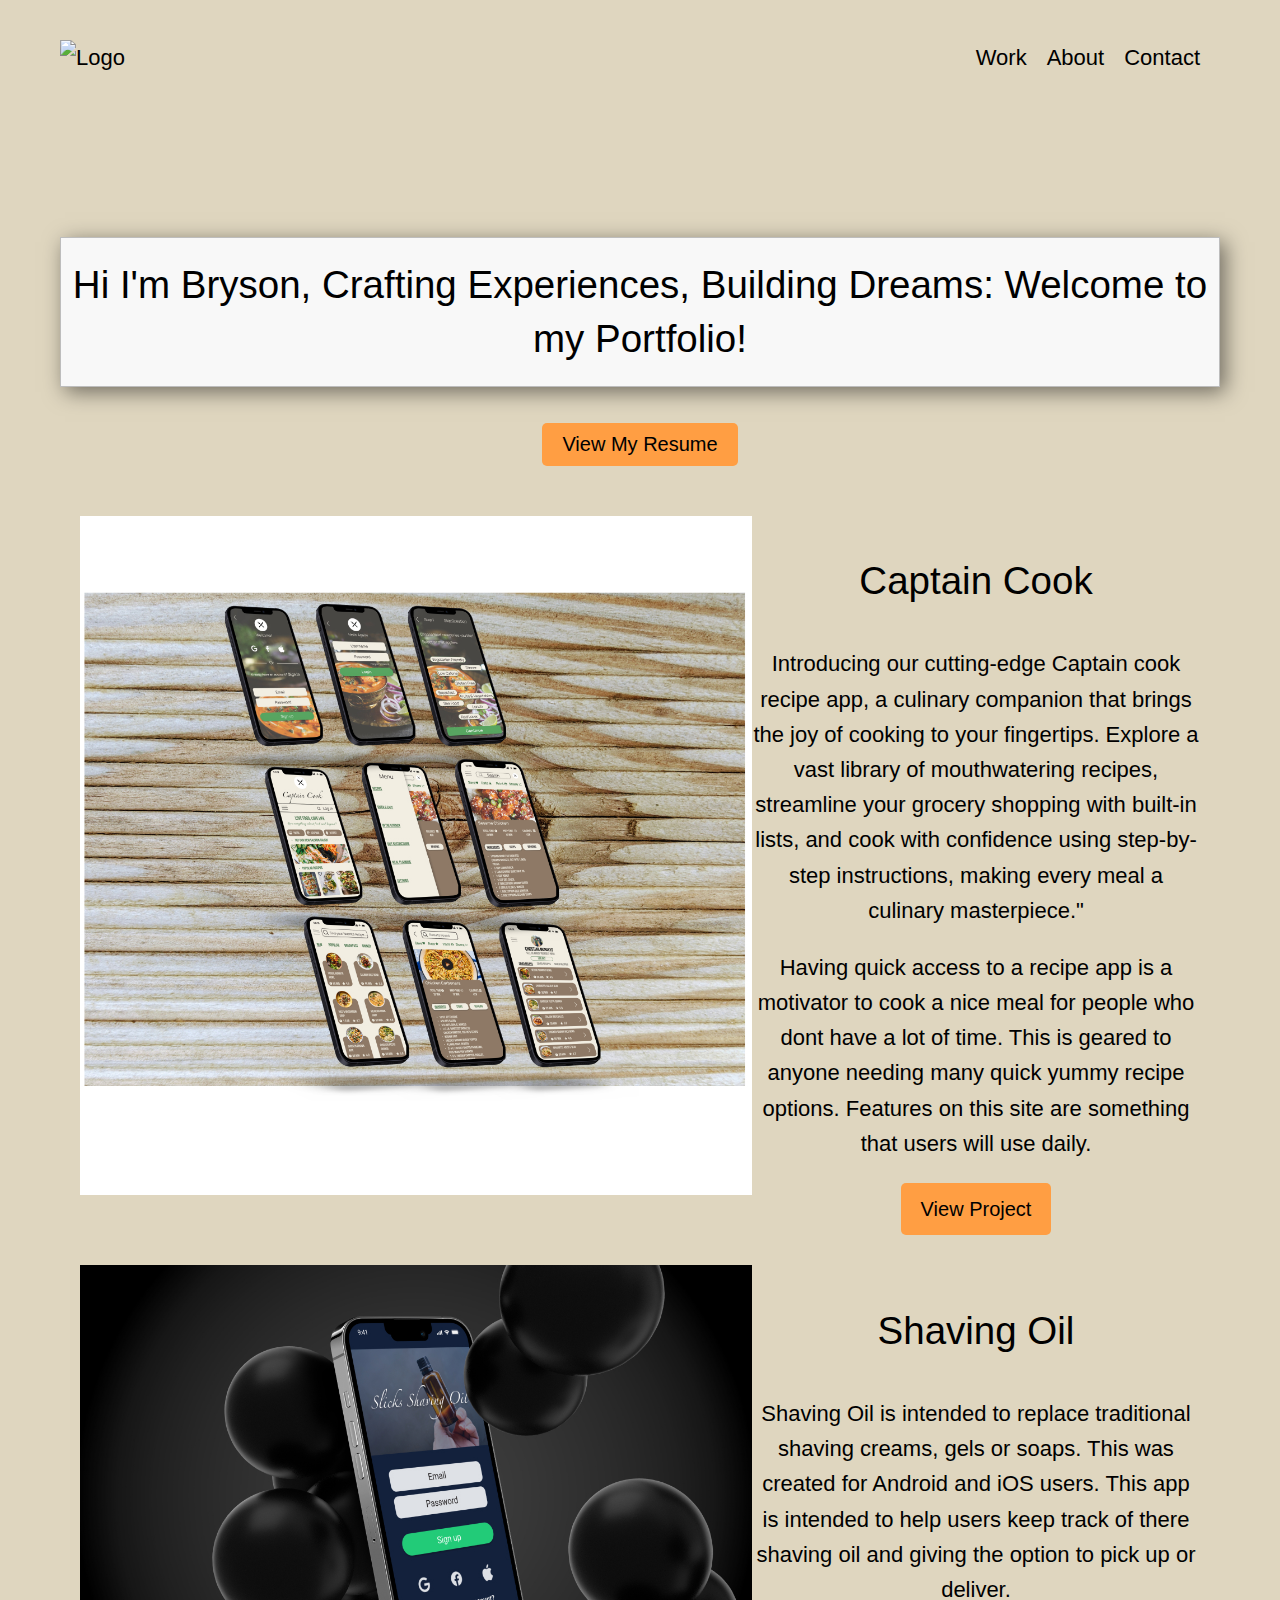
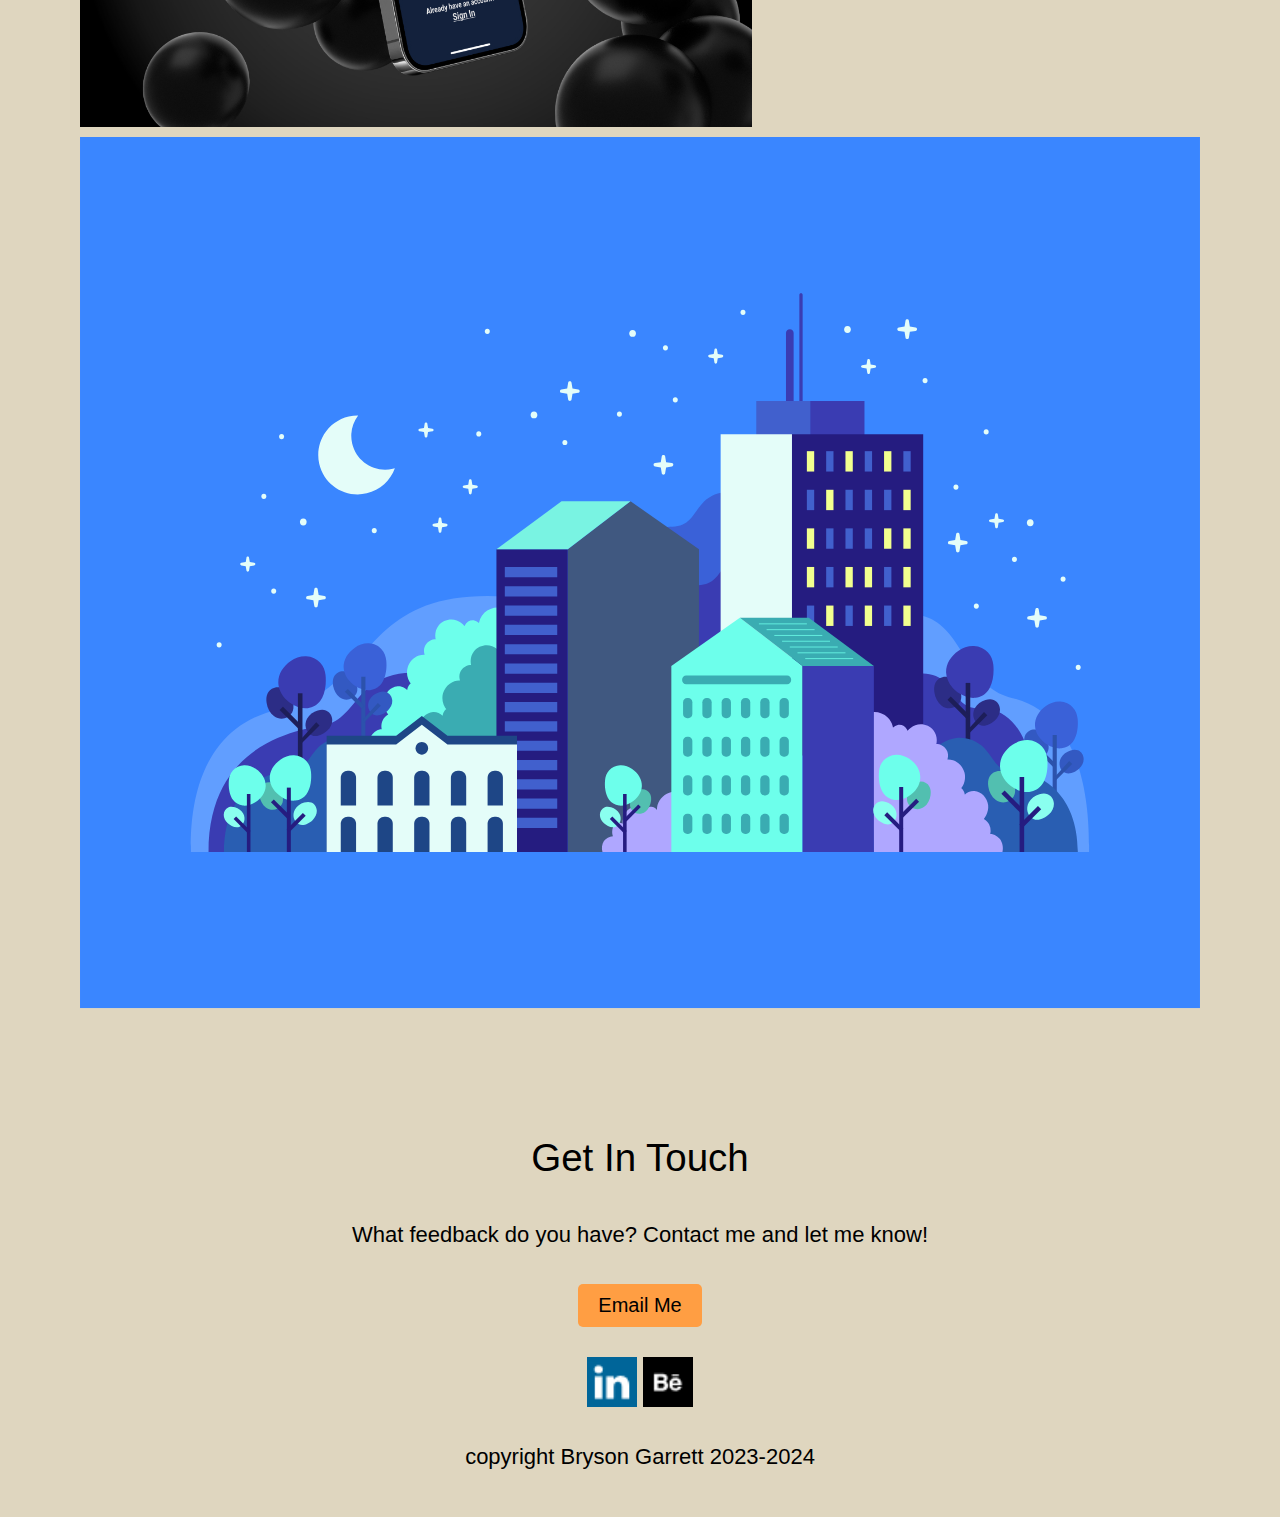
==== commit 48c2e489: "fixed visual bugs" ====
--- a/index.html
+++ b/index.html
@@ -43,7 +43,7 @@
             <div id="hero">
                 <div class="container">
                     <h1>
-                        Hi, I'm Bryson
+                        Hi I'm Bryson,
                         <span>
                             Crafting Experiences, Building Dreams: Welcome to my Portfolio! 
                         </span>
--- a/css/styles.css
+++ b/css/styles.css
@@ -89,8 +89,6 @@
 
 /* Layout styling */
 .container {
-    float: center;
-    text-align: center;
     max-width: 1200px;
     margin: 0 auto;
     padding: 20px;
@@ -130,14 +128,6 @@
     display: none;
     color: #000000;
     font-size: 1.5em;
-}
-
-
-.row {
-    display: flex;
-    justify-content: center; /* Center the content horizontally */
-    align-items: center; /* Center the content vertically */
-    flex-wrap: wrap; /* Allow items to wrap to the next line on smaller screens */
 }
 
 .button-container {
@@ -208,31 +198,22 @@
     text-align: center;
 }
 
-.col-lg-7{
-    width: 60%;
-    padding: 10px;
-}
-
-.col-lg-5 {
-    width: 40%;
-    padding: 10px;
-}
-
-.col-md-6 {
-    width: 50%;
-}
-
 /* ==============================
 Medium devices (640px and larger)
 ================================= 
 */
+@media screen and (min-width: 640px) {
+    .row {
+        display: flex;
+        justify-content: center; /* Center the content horizontally */
+        align-items: top; /* Center the content vertically */
+        flex-wrap: wrap; /* Allow items to wrap to the next line on smaller screens */
+    }
+    .col-md-6 {
+        width: 50%; /* Take full width on smaller screens for stacked layout */
+    }
+}
 @media screen and (max-width: 640px) {
-
-    .col-lg-7,
-    .col-md-6,
-    .col-lg-5 {
-        width: 100%; /* Take full width on smaller screens for stacked layout */
-    }
     
     .navtoggle {
         flex-direction: row;
@@ -240,7 +221,7 @@
     }
 
     .nav {
-        background-color: #444;
+        background-color: #E29953;
         display: none;
         flex-direction: column;
         position: absolute;
@@ -267,7 +248,7 @@
 /* ==============================
 Large devices (1024px or larger)
 ================================= */
-@media screen and (max-width: 1024px) {
+@media screen and (min-width: 1024px) {
     body {
         color: #000000;
         font-size: 22px;
@@ -276,18 +257,11 @@
         background-color: #dfd6bf;
 
     }
-}
-
-/* ==============================
-X-large devices (1440px or larger)
-================================= */
-@media screen and (max-width: 1440px) {
-    body {
-        color: #000000;
-        font-size: 24px;
-        font-weight: 400;
-        line-height: 1.6;
-        background-color: #dfd6bf;
+    .col-lg-7 {
+        width: 60%;
+    }
+    .col-lg-5 {
+        width: 40%;
     }
 }
 
